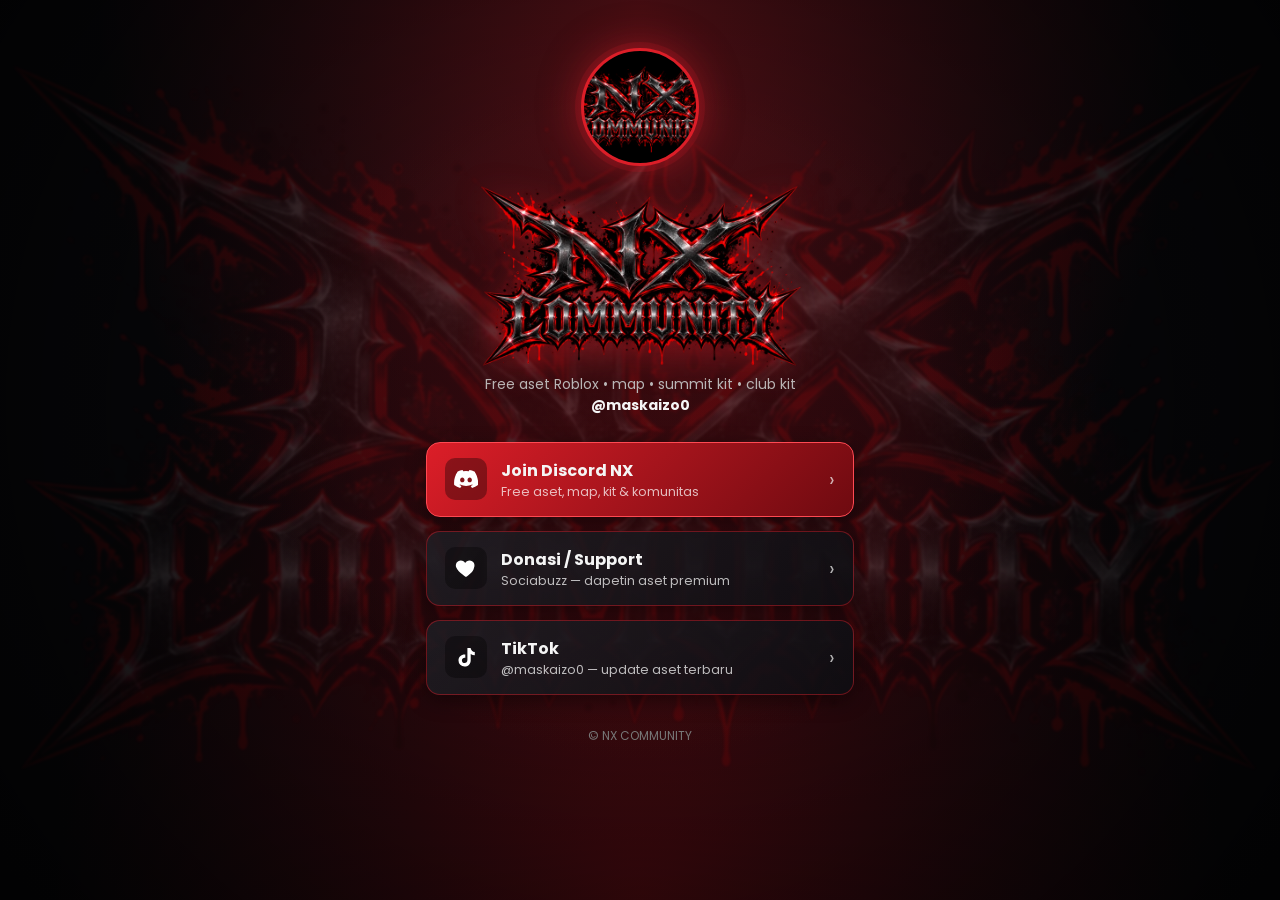
==== index.html @ 5acc1a6e "NX COMMUNITY link bio Co-Authored-By: Claude Opus 5.5 <noreply@anthropic.com>" ====
<!doctype html>
<html lang="id">
<head>
<meta charset="utf-8">
<meta name="viewport" content="width=device-width, initial-scale=1">
<title>NX COMMUNITY</title>
<meta name="description" content="NX COMMUNITY — Discord, donasi, dan free aset Roblox.">
<meta property="og:title" content="NX COMMUNITY">
<meta property="og:description" content="Join Discord NX COMMUNITY — free aset Roblox.">
<meta property="og:image" content="nx_logo.webp">
<link rel="icon" href="nx_logo.webp">
<link rel="preconnect" href="https://fonts.googleapis.com">
<link href="https://fonts.googleapis.com/css2?family=Poppins:wght@500;700;800&display=swap" rel="stylesheet">
<style>
  :root {
    --merah: #dc1e28;
    --merah-gelap: #6e0a10;
    --teks: #f5f5f5;
    --redup: #b9b9b9;
  }
  * { box-sizing: border-box; margin: 0; padding: 0; }
  html, body { min-height: 100%; }
  body {
    font-family: "Poppins", system-ui, sans-serif;
    color: var(--teks);
    background: #07070a;
    overflow-x: hidden;
  }
  /* background: gradasi merah-hitam + logo NX besar samar + percikan */
  .bg {
    position: fixed; inset: 0; z-index: 0;
    background:
      radial-gradient(ellipse at 50% 0%, rgba(220,30,40,.35), transparent 60%),
      radial-gradient(ellipse at 50% 100%, rgba(110,10,16,.55), transparent 65%),
      #07070a;
  }
  .bg::before {
    content: ""; position: absolute; inset: -10%;
    background: url("nx_logo.webp") center 42% / min(160vw, 1300px) no-repeat;
    opacity: .13; filter: blur(1px) saturate(1.3);
    animation: napas 7s ease-in-out infinite;
  }
  .bg::after {
    content: ""; position: absolute; inset: 0;
    background: radial-gradient(circle at 50% 45%, transparent 35%, rgba(0,0,0,.75));
  }
  @keyframes napas { 50% { transform: scale(1.05); opacity: .18; } }
  .api { position: fixed; inset: 0; z-index: 1; pointer-events: none; overflow: hidden; }
  .api i {
    position: absolute; bottom: -10px; width: 4px; height: 4px; border-radius: 50%;
    background: var(--merah); box-shadow: 0 0 8px var(--merah);
    animation: naik linear infinite; opacity: 0;
  }
  @keyframes naik {
    10% { opacity: .9; }
    100% { transform: translateY(-105vh) translateX(var(--geser)); opacity: 0; }
  }

  main {
    position: relative; z-index: 2;
    width: 100%; max-width: 460px; margin: 0 auto;
    padding: 48px 16px 40px;
    display: flex; flex-direction: column; align-items: center; text-align: center;
  }
  .avatar {
    width: 118px; height: 118px; border-radius: 50%;
    background: #000 url("nx_logo.webp") center / 150% no-repeat;
    border: 3px solid var(--merah);
    box-shadow: 0 0 0 6px rgba(220,30,40,.15), 0 0 40px rgba(220,30,40,.55);
    animation: denyut 3s ease-in-out infinite;
  }
  @keyframes denyut { 50% { box-shadow: 0 0 0 10px rgba(220,30,40,.08), 0 0 60px rgba(220,30,40,.8); } }
  .logo { width: min(330px, 86vw); margin: 18px 0 4px; filter: drop-shadow(0 6px 18px rgba(220,30,40,.45)); }
  .tag { color: var(--redup); font-size: 14px; margin-bottom: 26px; }
  .tag b { color: var(--teks); }

  .tombol {
    position: relative; overflow: hidden;
    display: flex; align-items: center; gap: 14px;
    width: 100%; padding: 15px 18px; margin-bottom: 14px;
    border-radius: 14px; text-decoration: none; color: var(--teks);
    background: linear-gradient(135deg, rgba(30,30,36,.85), rgba(14,14,18,.9));
    border: 1px solid rgba(220,30,40,.45);
    box-shadow: 0 6px 20px rgba(0,0,0,.45);
    transition: transform .15s, border-color .15s, box-shadow .15s;
  }
  .tombol:hover, .tombol:focus-visible {
    transform: translateY(-2px); border-color: var(--merah);
    box-shadow: 0 8px 26px rgba(220,30,40,.35); outline: none;
  }
  .tombol::after {
    content: ""; position: absolute; top: 0; left: -60%; width: 40%; height: 100%;
    background: linear-gradient(90deg, transparent, rgba(255,255,255,.12), transparent);
    transform: skewX(-20deg); animation: kilap 4s ease-in-out infinite;
  }
  @keyframes kilap { 0%, 60% { left: -60%; } 100% { left: 130%; } }
  .tombol.utama {
    background: linear-gradient(135deg, var(--merah), var(--merah-gelap));
    border-color: #ff4a53;
  }
  .ikon {
    flex: 0 0 42px; height: 42px; border-radius: 10px;
    display: grid; place-items: center; background: rgba(0,0,0,.35);
  }
  .ikon svg { width: 24px; height: 24px; fill: #fff; }
  .isi { flex: 1; text-align: left; min-width: 0; }
  .isi strong { display: block; font-size: 16px; font-weight: 700; }
  .isi span { display: block; font-size: 12.5px; color: rgba(255,255,255,.72); }
  .panah { font-size: 20px; opacity: .7; }

  footer { margin-top: 18px; font-size: 12px; color: #777; }
</style>
</head>
<body>
<div class="bg"></div>
<div class="api" id="api"></div>

<main>
  <div class="avatar" role="img" aria-label="Logo NX COMMUNITY"></div>
  <img class="logo" src="nx_logo.webp" alt="NX COMMUNITY">
  <p class="tag">Free aset Roblox • map • summit kit • club kit<br><b>@maskaizo0</b></p>

  <a class="tombol utama" href="https://discord.gg/gks62WBwt" target="_blank" rel="noopener">
    <span class="ikon"><svg viewBox="0 0 24 24"><path d="M20.3 4.4A19.8 19.8 0 0 0 15.4 3l-.6 1.3a18.4 18.4 0 0 0-5.6 0L8.6 3a19.7 19.7 0 0 0-4.9 1.4C.6 9-.3 13.6.2 18.1a19.9 19.9 0 0 0 6 3l1.3-2.1a12.9 12.9 0 0 1-2-1l.5-.4a14.2 14.2 0 0 0 12.2 0l.5.4a12.9 12.9 0 0 1-2 1l1.3 2.1a19.8 19.8 0 0 0 6-3c.5-5.2-.8-9.7-3.5-13.7ZM8.3 15.3c-1.2 0-2.2-1.1-2.2-2.4s1-2.4 2.2-2.4 2.2 1.1 2.2 2.4-1 2.4-2.2 2.4Zm7.4 0c-1.2 0-2.2-1.1-2.2-2.4s1-2.4 2.2-2.4 2.2 1.1 2.2 2.4-1 2.4-2.2 2.4Z"/></svg></span>
    <span class="isi"><strong>Join Discord NX</strong><span>Free aset, map, kit & komunitas</span></span>
    <span class="panah">›</span>
  </a>

  <a class="tombol" href="https://sociabuzz.com/finas245/tribe" target="_blank" rel="noopener">
    <span class="ikon"><svg viewBox="0 0 24 24"><path d="M12 21s-7.5-4.6-9.6-9.2C.8 8.3 3 4.5 6.8 4.5c2.1 0 3.6 1.1 4.4 2.5.8-1.4 2.3-2.5 4.4-2.5 3.8 0 6 3.8 4.4 7.3C19.5 16.4 12 21 12 21Z"/></svg></span>
    <span class="isi"><strong>Donasi / Support</strong><span>Sociabuzz — dapetin aset premium</span></span>
    <span class="panah">›</span>
  </a>

  <a class="tombol" href="https://www.tiktok.com/@maskaizo0" target="_blank" rel="noopener">
    <span class="ikon"><svg viewBox="0 0 24 24"><path d="M16.6 3c.4 2.3 1.9 3.9 4.2 4.1v3.2a7.6 7.6 0 0 1-4.1-1.3v6.4c0 3.7-2.8 6.1-6.1 6.1A6 6 0 0 1 4.5 15.4c0-3.6 3.1-6.3 6.8-5.9v3.3c-1.6-.4-3.4.7-3.4 2.6 0 1.5 1.2 2.7 2.7 2.7 1.6 0 2.8-1.2 2.8-3V3h3.2Z"/></svg></span>
    <span class="isi"><strong>TikTok</strong><span>@maskaizo0 — update aset terbaru</span></span>
    <span class="panah">›</span>
  </a>

  <footer>© NX COMMUNITY</footer>
</main>

<script>
  // percikan api naik di background
  const api = document.getElementById("api");
  for (let n = 0; n < 26; n++) {
    const p = document.createElement("i");
    p.style.left = Math.random() * 100 + "%";
    p.style.animationDuration = 6 + Math.random() * 8 + "s";
    p.style.animationDelay = -Math.random() * 12 + "s";
    p.style.setProperty("--geser", (Math.random() * 80 - 40) + "px");
    const s = 2 + Math.random() * 4;
    p.style.width = p.style.height = s + "px";
    api.appendChild(p);
  }
</script>
</body>
</html>
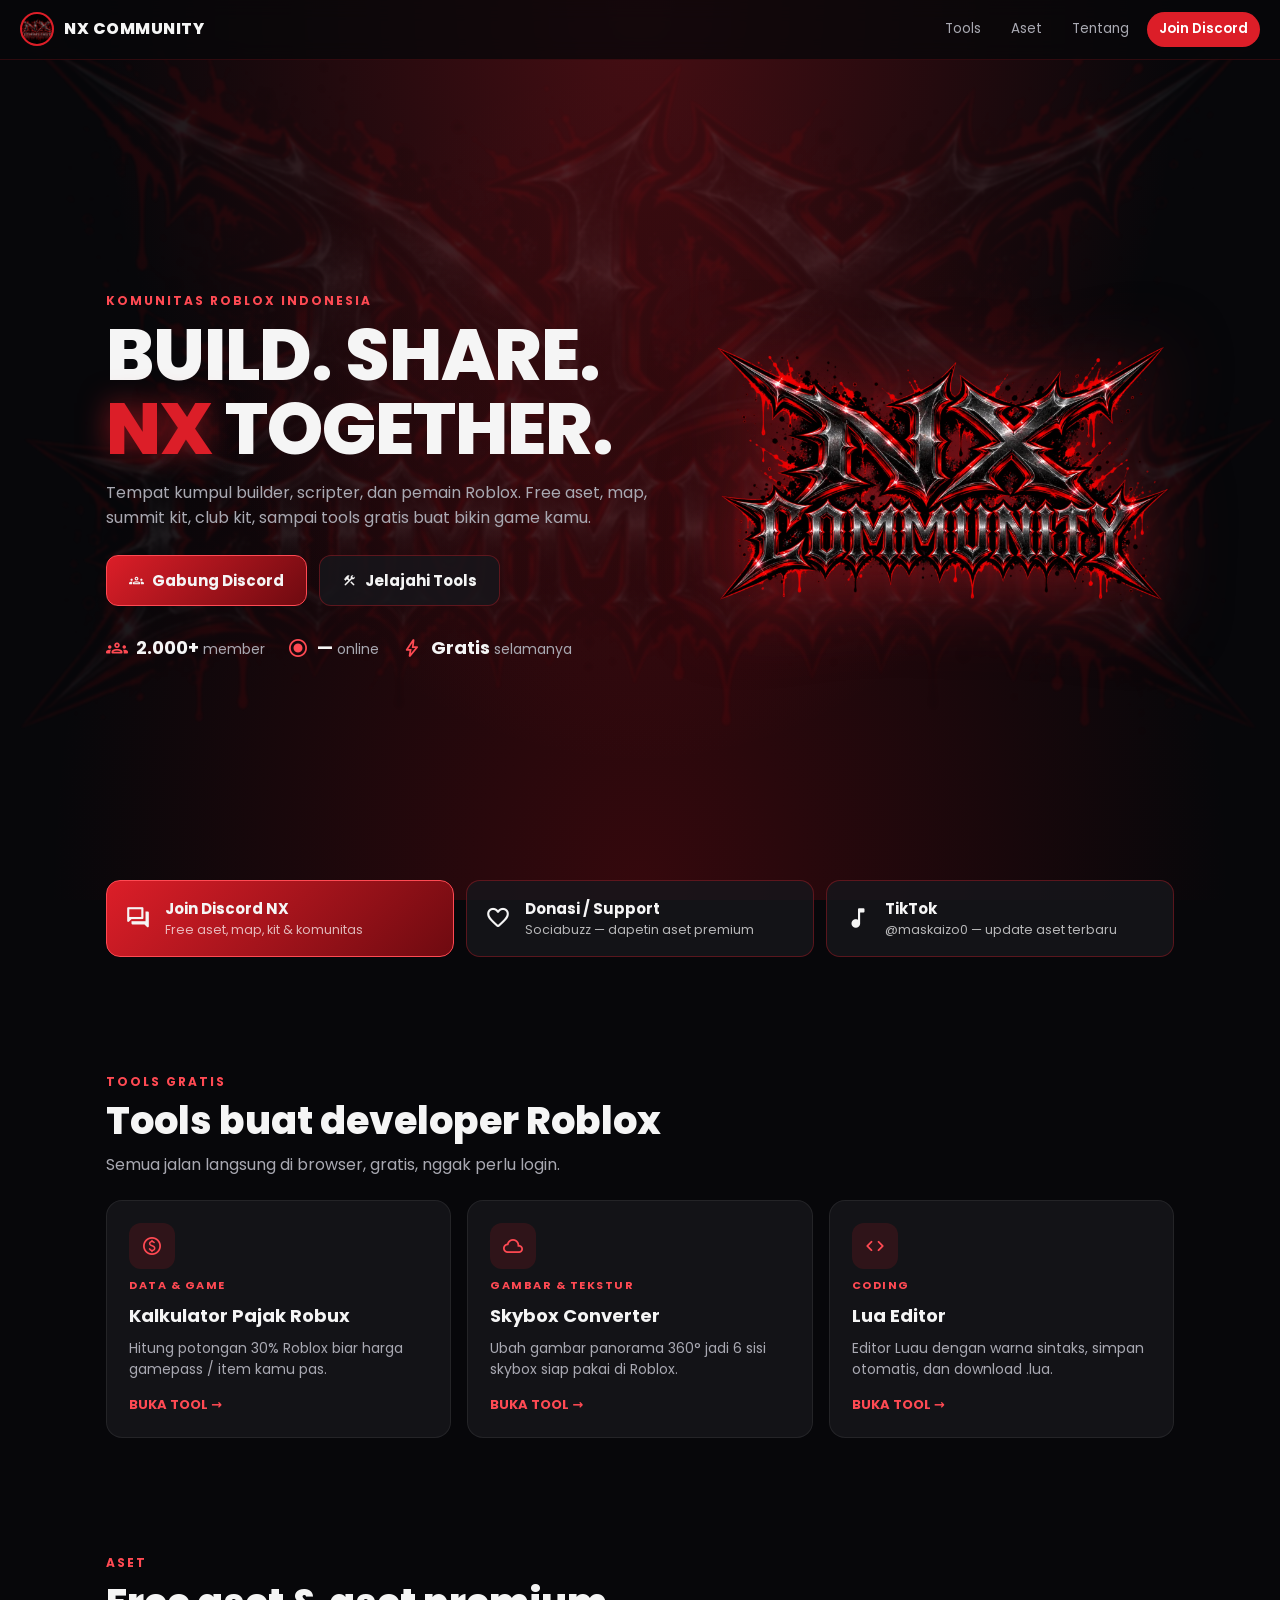
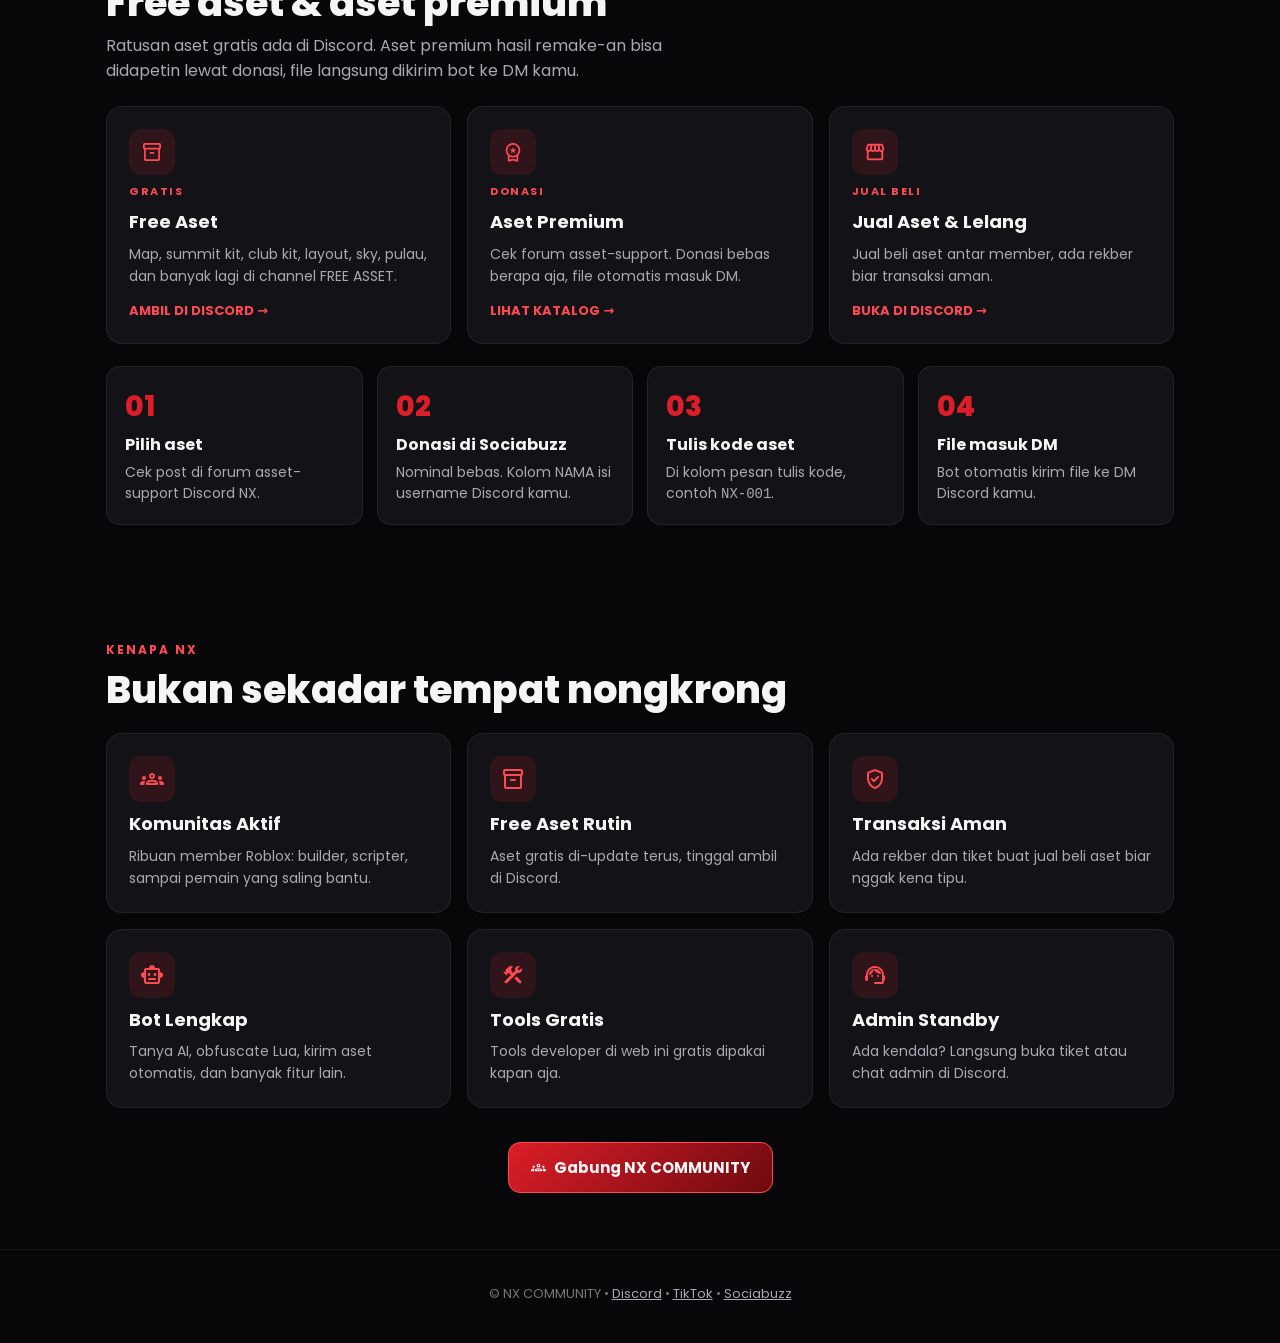
==== commit d5858e11: "Web komunitas NX: beranda + tools (pajak Robux, skybox converter, Lua editor) Co-Authored-By: Claude" ====
--- a/index.html
+++ b/index.html
@@ -4,156 +4,186 @@
 <meta charset="utf-8">
 <meta name="viewport" content="width=device-width, initial-scale=1">
 <title>NX COMMUNITY</title>
-<meta name="description" content="NX COMMUNITY — Discord, donasi, dan free aset Roblox.">
+<meta name="description" content="NX COMMUNITY — komunitas Roblox: free aset, map, summit kit, club kit, dan tools gratis.">
 <meta property="og:title" content="NX COMMUNITY">
-<meta property="og:description" content="Join Discord NX COMMUNITY — free aset Roblox.">
+<meta property="og:description" content="Komunitas Roblox: free aset, map, kit, dan tools gratis. Join Discord NX!">
 <meta property="og:image" content="nx_logo.webp">
 <link rel="icon" href="nx_logo.webp">
 <link rel="preconnect" href="https://fonts.googleapis.com">
-<link href="https://fonts.googleapis.com/css2?family=Poppins:wght@500;700;800&display=swap" rel="stylesheet">
+<link href="https://fonts.googleapis.com/css2?family=Poppins:wght@400;500;600;700;800&display=swap" rel="stylesheet">
+<link href="https://fonts.googleapis.com/css2?family=Material+Symbols+Rounded:opsz,wght,FILL,GRAD@24,500,1,0" rel="stylesheet">
+<link rel="stylesheet" href="style.css">
 <style>
-  :root {
-    --merah: #dc1e28;
-    --merah-gelap: #6e0a10;
-    --teks: #f5f5f5;
-    --redup: #b9b9b9;
-  }
-  * { box-sizing: border-box; margin: 0; padding: 0; }
-  html, body { min-height: 100%; }
-  body {
-    font-family: "Poppins", system-ui, sans-serif;
-    color: var(--teks);
-    background: #07070a;
-    overflow-x: hidden;
-  }
-  /* background: gradasi merah-hitam + logo NX besar samar + percikan */
-  .bg {
-    position: fixed; inset: 0; z-index: 0;
-    background:
-      radial-gradient(ellipse at 50% 0%, rgba(220,30,40,.35), transparent 60%),
-      radial-gradient(ellipse at 50% 100%, rgba(110,10,16,.55), transparent 65%),
-      #07070a;
-  }
-  .bg::before {
-    content: ""; position: absolute; inset: -10%;
-    background: url("nx_logo.webp") center 42% / min(160vw, 1300px) no-repeat;
-    opacity: .13; filter: blur(1px) saturate(1.3);
-    animation: napas 7s ease-in-out infinite;
-  }
-  .bg::after {
-    content: ""; position: absolute; inset: 0;
-    background: radial-gradient(circle at 50% 45%, transparent 35%, rgba(0,0,0,.75));
-  }
-  @keyframes napas { 50% { transform: scale(1.05); opacity: .18; } }
-  .api { position: fixed; inset: 0; z-index: 1; pointer-events: none; overflow: hidden; }
-  .api i {
-    position: absolute; bottom: -10px; width: 4px; height: 4px; border-radius: 50%;
-    background: var(--merah); box-shadow: 0 0 8px var(--merah);
-    animation: naik linear infinite; opacity: 0;
-  }
-  @keyframes naik {
-    10% { opacity: .9; }
-    100% { transform: translateY(-105vh) translateX(var(--geser)); opacity: 0; }
-  }
+  .ms { font-family: "Material Symbols Rounded"; font-weight: normal; font-style: normal; line-height: 1; letter-spacing: normal; text-transform: none; white-space: nowrap; direction: ltr; -webkit-font-smoothing: antialiased; }
+  .hero { min-height: min(calc(100vh - 60px), 820px); display: flex; align-items: center; padding: 40px 0 30px; }
+  .hero .wadah { display: grid; gap: 34px; grid-template-columns: 1.1fr .9fr; align-items: center; }
+  @media (max-width: 860px) { .hero .wadah { grid-template-columns: 1fr; text-align: center; } .hero .tombol-baris, .hero .statistik { justify-content: center; } .hero .logo-besar { order: -1; } }
+  .hero h1 { font-size: clamp(38px, 8vw, 72px); font-weight: 800; line-height: 1.02; letter-spacing: -1px; }
+  .hero h1 em { font-style: normal; color: var(--merah); text-shadow: 0 0 30px rgba(220,30,40,.6); }
+  .hero p.lead { margin: 16px 0 24px; font-size: 16px; }
+  .hero .lead { margin-left: auto; margin-right: auto; }
+  @media (min-width: 861px) { .hero .lead { margin-left: 0; } }
+  .tombol-baris { display: flex; gap: 12px; flex-wrap: wrap; }
+  .statistik { display: flex; gap: 22px; flex-wrap: wrap; margin-top: 28px; }
+  .statistik div { display: flex; align-items: center; gap: 8px; color: var(--redup); font-size: 14px; }
+  .statistik b { color: var(--teks); font-size: 18px; }
+  .statistik .ms { color: var(--merah-terang); font-size: 22px; }
+  .logo-besar img { width: 100%; max-width: 520px; margin: 0 auto; filter: drop-shadow(0 10px 40px rgba(220,30,40,.5)); animation: melayang 5s ease-in-out infinite; }
+  @keyframes melayang { 50% { transform: translateY(-10px); } }
 
-  main {
-    position: relative; z-index: 2;
-    width: 100%; max-width: 460px; margin: 0 auto;
-    padding: 48px 16px 40px;
-    display: flex; flex-direction: column; align-items: center; text-align: center;
-  }
-  .avatar {
-    width: 118px; height: 118px; border-radius: 50%;
-    background: #000 url("nx_logo.webp") center / 150% no-repeat;
-    border: 3px solid var(--merah);
-    box-shadow: 0 0 0 6px rgba(220,30,40,.15), 0 0 40px rgba(220,30,40,.55);
-    animation: denyut 3s ease-in-out infinite;
-  }
-  @keyframes denyut { 50% { box-shadow: 0 0 0 10px rgba(220,30,40,.08), 0 0 60px rgba(220,30,40,.8); } }
-  .logo { width: min(330px, 86vw); margin: 18px 0 4px; filter: drop-shadow(0 6px 18px rgba(220,30,40,.45)); }
-  .tag { color: var(--redup); font-size: 14px; margin-bottom: 26px; }
-  .tag b { color: var(--teks); }
+  .link-cepat { display: grid; gap: 12px; grid-template-columns: repeat(auto-fit, minmax(220px, 1fr)); }
+  .link-cepat a { display: flex; align-items: center; gap: 14px; padding: 16px 18px; border-radius: 14px; text-decoration: none;
+    background: var(--kartu); border: 1px solid var(--garis); transition: transform .15s, border-color .15s; }
+  .link-cepat a:hover { transform: translateY(-2px); border-color: var(--merah); }
+  .link-cepat a.utama { background: linear-gradient(135deg, var(--merah), var(--merah-gelap)); border-color: var(--merah-terang); }
+  .link-cepat .ms { font-size: 26px; }
+  .link-cepat strong { display: block; font-size: 15px; }
+  .link-cepat span.k { display: block; font-size: 12.5px; color: rgba(255,255,255,.7); }
 
-  .tombol {
-    position: relative; overflow: hidden;
-    display: flex; align-items: center; gap: 14px;
-    width: 100%; padding: 15px 18px; margin-bottom: 14px;
-    border-radius: 14px; text-decoration: none; color: var(--teks);
-    background: linear-gradient(135deg, rgba(30,30,36,.85), rgba(14,14,18,.9));
-    border: 1px solid rgba(220,30,40,.45);
-    box-shadow: 0 6px 20px rgba(0,0,0,.45);
-    transition: transform .15s, border-color .15s, box-shadow .15s;
-  }
-  .tombol:hover, .tombol:focus-visible {
-    transform: translateY(-2px); border-color: var(--merah);
-    box-shadow: 0 8px 26px rgba(220,30,40,.35); outline: none;
-  }
-  .tombol::after {
-    content: ""; position: absolute; top: 0; left: -60%; width: 40%; height: 100%;
-    background: linear-gradient(90deg, transparent, rgba(255,255,255,.12), transparent);
-    transform: skewX(-20deg); animation: kilap 4s ease-in-out infinite;
-  }
-  @keyframes kilap { 0%, 60% { left: -60%; } 100% { left: 130%; } }
-  .tombol.utama {
-    background: linear-gradient(135deg, var(--merah), var(--merah-gelap));
-    border-color: #ff4a53;
-  }
-  .ikon {
-    flex: 0 0 42px; height: 42px; border-radius: 10px;
-    display: grid; place-items: center; background: rgba(0,0,0,.35);
-  }
-  .ikon svg { width: 24px; height: 24px; fill: #fff; }
-  .isi { flex: 1; text-align: left; min-width: 0; }
-  .isi strong { display: block; font-size: 16px; font-weight: 700; }
-  .isi span { display: block; font-size: 12.5px; color: rgba(255,255,255,.72); }
-  .panah { font-size: 20px; opacity: .7; }
+  .alur { counter-reset: n; display: grid; gap: 14px; grid-template-columns: repeat(auto-fit, minmax(210px, 1fr)); margin-top: 22px; }
+  .alur div { background: var(--kartu); border: 1px solid rgba(255,255,255,.07); border-radius: 14px; padding: 18px; }
+  .alur div::before { counter-increment: n; content: counter(n, decimal-leading-zero); display: block; font-size: 28px; font-weight: 800; color: var(--merah); }
+  .alur b { display: block; margin: 4px 0; }
+  .alur p { color: var(--redup); font-size: 14px; }
 
-  footer { margin-top: 18px; font-size: 12px; color: #777; }
+  .kenapa .kartu .ms { font-size: 24px; }
 </style>
 </head>
 <body>
-<div class="bg"></div>
-<div class="api" id="api"></div>
 
-<main>
-  <div class="avatar" role="img" aria-label="Logo NX COMMUNITY"></div>
-  <img class="logo" src="nx_logo.webp" alt="NX COMMUNITY">
-  <p class="tag">Free aset Roblox • map • summit kit • club kit<br><b>@maskaizo0</b></p>
+<nav class="nav">
+  <a class="merek" href="#"><span class="bulat"></span>NX COMMUNITY</a>
+  <div class="menu">
+    <a href="#tools">Tools</a>
+    <a href="#aset">Aset</a>
+    <a href="#kenapa">Tentang</a>
+    <a class="join" href="https://discord.gg/Rg8Uk4Msvd" target="_blank" rel="noopener">Join Discord</a>
+  </div>
+</nav>
 
-  <a class="tombol utama" href="https://discord.gg/gks62WBwt" target="_blank" rel="noopener">
-    <span class="ikon"><svg viewBox="0 0 24 24"><path d="M20.3 4.4A19.8 19.8 0 0 0 15.4 3l-.6 1.3a18.4 18.4 0 0 0-5.6 0L8.6 3a19.7 19.7 0 0 0-4.9 1.4C.6 9-.3 13.6.2 18.1a19.9 19.9 0 0 0 6 3l1.3-2.1a12.9 12.9 0 0 1-2-1l.5-.4a14.2 14.2 0 0 0 12.2 0l.5.4a12.9 12.9 0 0 1-2 1l1.3 2.1a19.8 19.8 0 0 0 6-3c.5-5.2-.8-9.7-3.5-13.7ZM8.3 15.3c-1.2 0-2.2-1.1-2.2-2.4s1-2.4 2.2-2.4 2.2 1.1 2.2 2.4-1 2.4-2.2 2.4Zm7.4 0c-1.2 0-2.2-1.1-2.2-2.4s1-2.4 2.2-2.4 2.2 1.1 2.2 2.4-1 2.4-2.2 2.4Z"/></svg></span>
-    <span class="isi"><strong>Join Discord NX</strong><span>Free aset, map, kit & komunitas</span></span>
-    <span class="panah">›</span>
-  </a>
+<header class="hero">
+  <div class="wadah">
+    <div>
+      <span class="label">Komunitas Roblox Indonesia</span>
+      <h1>BUILD. SHARE.<br><em>NX</em> TOGETHER.</h1>
+      <p class="lead">Tempat kumpul builder, scripter, dan pemain Roblox. Free aset, map, summit kit, club kit, sampai tools gratis buat bikin game kamu.</p>
+      <div class="tombol-baris">
+        <a class="btn utama" href="https://discord.gg/Rg8Uk4Msvd" target="_blank" rel="noopener"><span class="ms">groups</span>Gabung Discord</a>
+        <a class="btn" href="#tools"><span class="ms">construction</span>Jelajahi Tools</a>
+      </div>
+      <div class="statistik">
+        <div><span class="ms">groups</span><span><b id="jml-member">2.000+</b> member</span></div>
+        <div><span class="ms">radio_button_checked</span><span><b id="jml-online">—</b> online</span></div>
+        <div><span class="ms">bolt</span><span><b>Gratis</b> selamanya</span></div>
+      </div>
+    </div>
+    <div class="logo-besar"><img src="nx_logo.webp" alt="NX COMMUNITY"></div>
+  </div>
+</header>
 
-  <a class="tombol" href="https://sociabuzz.com/finas245/tribe" target="_blank" rel="noopener">
-    <span class="ikon"><svg viewBox="0 0 24 24"><path d="M12 21s-7.5-4.6-9.6-9.2C.8 8.3 3 4.5 6.8 4.5c2.1 0 3.6 1.1 4.4 2.5.8-1.4 2.3-2.5 4.4-2.5 3.8 0 6 3.8 4.4 7.3C19.5 16.4 12 21 12 21Z"/></svg></span>
-    <span class="isi"><strong>Donasi / Support</strong><span>Sociabuzz — dapetin aset premium</span></span>
-    <span class="panah">›</span>
-  </a>
+<section style="padding-top: 0">
+  <div class="wadah">
+    <div class="link-cepat">
+      <a class="utama" href="https://discord.gg/Rg8Uk4Msvd" target="_blank" rel="noopener">
+        <span class="ms">forum</span><span><strong>Join Discord NX</strong><span class="k">Free aset, map, kit & komunitas</span></span></a>
+      <a href="https://sociabuzz.com/finas245/tribe" target="_blank" rel="noopener">
+        <span class="ms">favorite</span><span><strong>Donasi / Support</strong><span class="k">Sociabuzz — dapetin aset premium</span></span></a>
+      <a href="https://www.tiktok.com/@maskaizo0" target="_blank" rel="noopener">
+        <span class="ms">music_note</span><span><strong>TikTok</strong><span class="k">@maskaizo0 — update aset terbaru</span></span></a>
+    </div>
+  </div>
+</section>
 
-  <a class="tombol" href="https://www.tiktok.com/@maskaizo0" target="_blank" rel="noopener">
-    <span class="ikon"><svg viewBox="0 0 24 24"><path d="M16.6 3c.4 2.3 1.9 3.9 4.2 4.1v3.2a7.6 7.6 0 0 1-4.1-1.3v6.4c0 3.7-2.8 6.1-6.1 6.1A6 6 0 0 1 4.5 15.4c0-3.6 3.1-6.3 6.8-5.9v3.3c-1.6-.4-3.4.7-3.4 2.6 0 1.5 1.2 2.7 2.7 2.7 1.6 0 2.8-1.2 2.8-3V3h3.2Z"/></svg></span>
-    <span class="isi"><strong>TikTok</strong><span>@maskaizo0 — update aset terbaru</span></span>
-    <span class="panah">›</span>
-  </a>
+<section id="tools">
+  <div class="wadah">
+    <span class="label">Tools Gratis</span>
+    <h2 class="judul">Tools buat developer Roblox</h2>
+    <p class="lead">Semua jalan langsung di browser, gratis, nggak perlu login.</p>
+    <div class="grid" style="margin-top: 22px">
+      <a class="kartu" href="tools/robux.html">
+        <span class="ikon ms">paid</span><span class="tag">DATA & GAME</span>
+        <h3>Kalkulator Pajak Robux</h3>
+        <p>Hitung potongan 30% Roblox biar harga gamepass / item kamu pas.</p>
+        <span class="aksi">BUKA TOOL →</span></a>
+      <a class="kartu" href="tools/skybox.html">
+        <span class="ikon ms">cloud</span><span class="tag">GAMBAR & TEKSTUR</span>
+        <h3>Skybox Converter</h3>
+        <p>Ubah gambar panorama 360° jadi 6 sisi skybox siap pakai di Roblox.</p>
+        <span class="aksi">BUKA TOOL →</span></a>
+      <a class="kartu" href="tools/lua.html">
+        <span class="ikon ms">code</span><span class="tag">CODING</span>
+        <h3>Lua Editor</h3>
+        <p>Editor Luau dengan warna sintaks, simpan otomatis, dan download .lua.</p>
+        <span class="aksi">BUKA TOOL →</span></a>
+    </div>
+  </div>
+</section>
 
-  <footer>© NX COMMUNITY</footer>
-</main>
+<section id="aset">
+  <div class="wadah">
+    <span class="label">Aset</span>
+    <h2 class="judul">Free aset & aset premium</h2>
+    <p class="lead">Ratusan aset gratis ada di Discord. Aset premium hasil remake-an bisa didapetin lewat donasi, file langsung dikirim bot ke DM kamu.</p>
+    <div class="grid" style="margin-top: 22px">
+      <a class="kartu" href="https://discord.gg/Rg8Uk4Msvd" target="_blank" rel="noopener">
+        <span class="ikon ms">inventory_2</span><span class="tag">GRATIS</span>
+        <h3>Free Aset</h3>
+        <p>Map, summit kit, club kit, layout, sky, pulau, dan banyak lagi di channel FREE ASSET.</p>
+        <span class="aksi">AMBIL DI DISCORD →</span></a>
+      <a class="kartu" href="https://discord.gg/Rg8Uk4Msvd" target="_blank" rel="noopener">
+        <span class="ikon ms">workspace_premium</span><span class="tag">DONASI</span>
+        <h3>Aset Premium</h3>
+        <p>Cek forum asset-support. Donasi bebas berapa aja, file otomatis masuk DM.</p>
+        <span class="aksi">LIHAT KATALOG →</span></a>
+      <a class="kartu" href="https://discord.gg/Rg8Uk4Msvd" target="_blank" rel="noopener">
+        <span class="ikon ms">storefront</span><span class="tag">JUAL BELI</span>
+        <h3>Jual Aset & Lelang</h3>
+        <p>Jual beli aset antar member, ada rekber biar transaksi aman.</p>
+        <span class="aksi">BUKA DI DISCORD →</span></a>
+    </div>
 
+    <div class="alur">
+      <div><b>Pilih aset</b><p>Cek post di forum asset-support Discord NX.</p></div>
+      <div><b>Donasi di Sociabuzz</b><p>Nominal bebas. Kolom NAMA isi username Discord kamu.</p></div>
+      <div><b>Tulis kode aset</b><p>Di kolom pesan tulis kode, contoh <code>NX-001</code>.</p></div>
+      <div><b>File masuk DM</b><p>Bot otomatis kirim file ke DM Discord kamu.</p></div>
+    </div>
+  </div>
+</section>
+
+<section id="kenapa" class="kenapa">
+  <div class="wadah">
+    <span class="label">Kenapa NX</span>
+    <h2 class="judul">Bukan sekadar tempat nongkrong</h2>
+    <div class="grid" style="margin-top: 22px">
+      <div class="kartu"><span class="ikon ms">groups</span><h3>Komunitas Aktif</h3><p>Ribuan member Roblox: builder, scripter, sampai pemain yang saling bantu.</p></div>
+      <div class="kartu"><span class="ikon ms">inventory_2</span><h3>Free Aset Rutin</h3><p>Aset gratis di-update terus, tinggal ambil di Discord.</p></div>
+      <div class="kartu"><span class="ikon ms">verified_user</span><h3>Transaksi Aman</h3><p>Ada rekber dan tiket buat jual beli aset biar nggak kena tipu.</p></div>
+      <div class="kartu"><span class="ikon ms">smart_toy</span><h3>Bot Lengkap</h3><p>Tanya AI, obfuscate Lua, kirim aset otomatis, dan banyak fitur lain.</p></div>
+      <div class="kartu"><span class="ikon ms">construction</span><h3>Tools Gratis</h3><p>Tools developer di web ini gratis dipakai kapan aja.</p></div>
+      <div class="kartu"><span class="ikon ms">support_agent</span><h3>Admin Standby</h3><p>Ada kendala? Langsung buka tiket atau chat admin di Discord.</p></div>
+    </div>
+    <div style="text-align:center; margin-top: 34px">
+      <a class="btn utama" href="https://discord.gg/Rg8Uk4Msvd" target="_blank" rel="noopener"><span class="ms">groups</span>Gabung NX COMMUNITY</a>
+    </div>
+  </div>
+</section>
+
+<footer class="kaki">
+  <div class="wadah">© NX COMMUNITY • <a href="https://discord.gg/Rg8Uk4Msvd" target="_blank" rel="noopener">Discord</a> • <a href="https://www.tiktok.com/@maskaizo0" target="_blank" rel="noopener">TikTok</a> • <a href="https://sociabuzz.com/finas245/tribe" target="_blank" rel="noopener">Sociabuzz</a></div>
+</footer>
+
+<script src="api.js"></script>
 <script>
-  // percikan api naik di background
-  const api = document.getElementById("api");
-  for (let n = 0; n < 26; n++) {
-    const p = document.createElement("i");
-    p.style.left = Math.random() * 100 + "%";
-    p.style.animationDuration = 6 + Math.random() * 8 + "s";
-    p.style.animationDelay = -Math.random() * 12 + "s";
-    p.style.setProperty("--geser", (Math.random() * 80 - 40) + "px");
-    const s = 2 + Math.random() * 4;
-    p.style.width = p.style.height = s + "px";
-    api.appendChild(p);
-  }
+  // jumlah member & online live dari invite Discord (kalau gagal, tetap tampil angka default)
+  fetch("https://discord.com/api/v10/invites/Rg8Uk4Msvd?with_counts=true")
+    .then(r => r.json())
+    .then(d => {
+      const f = n => n.toLocaleString("id-ID");
+      if (d.approximate_member_count) document.getElementById("jml-member").textContent = f(d.approximate_member_count);
+      if (d.approximate_presence_count) document.getElementById("jml-online").textContent = f(d.approximate_presence_count);
+    })
+    .catch(() => {});
 </script>
 </body>
 </html>
--- a/style.css
+++ b/style.css
@@ -0,0 +1,96 @@
+/* NX COMMUNITY — tema bersama semua halaman */
+:root {
+  --merah: #dc1e28;
+  --merah-terang: #ff4a53;
+  --merah-gelap: #6e0a10;
+  --bg: #07070a;
+  --kartu: rgba(22, 22, 28, .82);
+  --garis: rgba(220, 30, 40, .35);
+  --teks: #f5f5f5;
+  --redup: #a9a9b2;
+  --radius: 16px;
+}
+* { box-sizing: border-box; margin: 0; padding: 0; }
+html { scroll-behavior: smooth; }
+body {
+  font-family: "Poppins", system-ui, sans-serif;
+  color: var(--teks);
+  background: var(--bg);
+  overflow-x: hidden;
+  line-height: 1.55;
+}
+a { color: inherit; }
+img { max-width: 100%; display: block; }
+
+/* background merah-hitam + logo samar + percikan api */
+.bg { position: fixed; inset: 0; z-index: -2;
+  background:
+    radial-gradient(ellipse at 50% 0%, rgba(220,30,40,.30), transparent 60%),
+    radial-gradient(ellipse at 50% 100%, rgba(110,10,16,.45), transparent 65%),
+    var(--bg); }
+.bg::before { content: ""; position: absolute; inset: -10%;
+  background: url("nx_logo.webp") center 30% / min(160vw, 1300px) no-repeat;
+  opacity: .08; filter: blur(1px); animation: napas 8s ease-in-out infinite; }
+@keyframes napas { 50% { transform: scale(1.05); opacity: .13; } }
+.api { position: fixed; inset: 0; z-index: -1; pointer-events: none; overflow: hidden; }
+.api i { position: absolute; bottom: -10px; border-radius: 50%;
+  background: var(--merah); box-shadow: 0 0 8px var(--merah);
+  animation: naik linear infinite; opacity: 0; }
+@keyframes naik { 10% { opacity: .9; } 100% { transform: translateY(-105vh) translateX(var(--geser)); opacity: 0; } }
+
+/* navbar */
+.nav { position: sticky; top: 0; z-index: 50;
+  display: flex; align-items: center; justify-content: space-between; gap: 12px;
+  padding: 12px 20px; background: rgba(7,7,10,.78); backdrop-filter: blur(10px);
+  border-bottom: 1px solid rgba(220,30,40,.18); }
+.nav .merek { display: flex; align-items: center; gap: 10px; text-decoration: none; font-weight: 800; letter-spacing: .5px; }
+.nav .merek span.bulat { width: 34px; height: 34px; border-radius: 50%; border: 2px solid var(--merah);
+  background: #000 url("nx_logo.webp") center / 150% no-repeat; }
+.nav .menu { display: flex; gap: 6px; flex-wrap: wrap; justify-content: flex-end; }
+.nav .menu a { text-decoration: none; font-size: 13.5px; padding: 7px 12px; border-radius: 999px; color: var(--redup); }
+.nav .menu a:hover { color: var(--teks); background: rgba(255,255,255,.06); }
+.nav .menu a.join { color: #fff; background: var(--merah); font-weight: 600; }
+@media (max-width: 640px) { .nav .menu a:not(.join) { display: none; } }
+
+.wadah { width: 100%; max-width: 1100px; margin: 0 auto; padding: 0 16px; }
+section { padding: 56px 0; }
+.label { display: inline-block; font-size: 12px; font-weight: 700; letter-spacing: 2px; color: var(--merah-terang);
+  text-transform: uppercase; margin-bottom: 8px; }
+h2.judul { font-size: clamp(26px, 5vw, 38px); font-weight: 800; line-height: 1.15; margin-bottom: 10px; }
+p.lead { color: var(--redup); max-width: 620px; }
+
+/* tombol */
+.btn { display: inline-flex; align-items: center; justify-content: center; gap: 8px;
+  padding: 13px 22px; border-radius: 12px; font-weight: 700; font-size: 15px; text-decoration: none;
+  border: 1px solid var(--garis); background: var(--kartu); color: var(--teks); cursor: pointer;
+  transition: transform .15s, box-shadow .15s, border-color .15s; font-family: inherit; }
+.btn:hover { transform: translateY(-2px); border-color: var(--merah); box-shadow: 0 8px 24px rgba(220,30,40,.3); }
+.btn.utama { background: linear-gradient(135deg, var(--merah), var(--merah-gelap)); border-color: var(--merah-terang); }
+.btn:disabled { opacity: .5; cursor: not-allowed; transform: none; }
+
+/* kartu */
+.grid { display: grid; gap: 16px; grid-template-columns: repeat(auto-fit, minmax(min(300px, 100%), 1fr)); }
+.kartu { position: relative; background: var(--kartu); border: 1px solid rgba(255,255,255,.07);
+  border-radius: var(--radius); padding: 22px; text-decoration: none; display: flex; flex-direction: column; gap: 8px;
+  transition: transform .15s, border-color .15s, box-shadow .15s; }
+a.kartu:hover { transform: translateY(-3px); border-color: var(--garis); box-shadow: 0 10px 30px rgba(0,0,0,.5); }
+.kartu .ikon { width: 46px; height: 46px; border-radius: 12px; display: grid; place-items: center;
+  background: rgba(220,30,40,.14); color: var(--merah-terang); font-size: 22px; }
+.kartu .tag { font-size: 11px; font-weight: 700; letter-spacing: 1.5px; color: var(--merah-terang); }
+.kartu h3 { font-size: 18px; font-weight: 700; }
+.kartu p { color: var(--redup); font-size: 14px; flex: 1; }
+.kartu .aksi { font-size: 13px; font-weight: 700; color: var(--merah-terang); margin-top: 6px; }
+
+/* panel tool */
+.panel { background: var(--kartu); border: 1px solid rgba(255,255,255,.08); border-radius: var(--radius); padding: 22px; }
+label.f { display: block; font-size: 13px; color: var(--redup); margin: 14px 0 6px; }
+input.f, select.f, textarea.f { width: 100%; padding: 12px 14px; border-radius: 10px; font: inherit; font-size: 15px;
+  color: var(--teks); background: rgba(0,0,0,.45); border: 1px solid rgba(255,255,255,.12); }
+input.f:focus, select.f:focus, textarea.f:focus { outline: none; border-color: var(--merah); }
+
+footer.kaki { padding: 34px 0 40px; text-align: center; color: #777; font-size: 13px; border-top: 1px solid rgba(255,255,255,.06); }
+footer.kaki a { color: var(--redup); }
+
+.kepala-tool { padding: 42px 0 18px; }
+.kepala-tool h1 { font-size: clamp(28px, 6vw, 42px); font-weight: 800; line-height: 1.1; }
+.kepala-tool p { color: var(--redup); margin-top: 8px; max-width: 640px; }
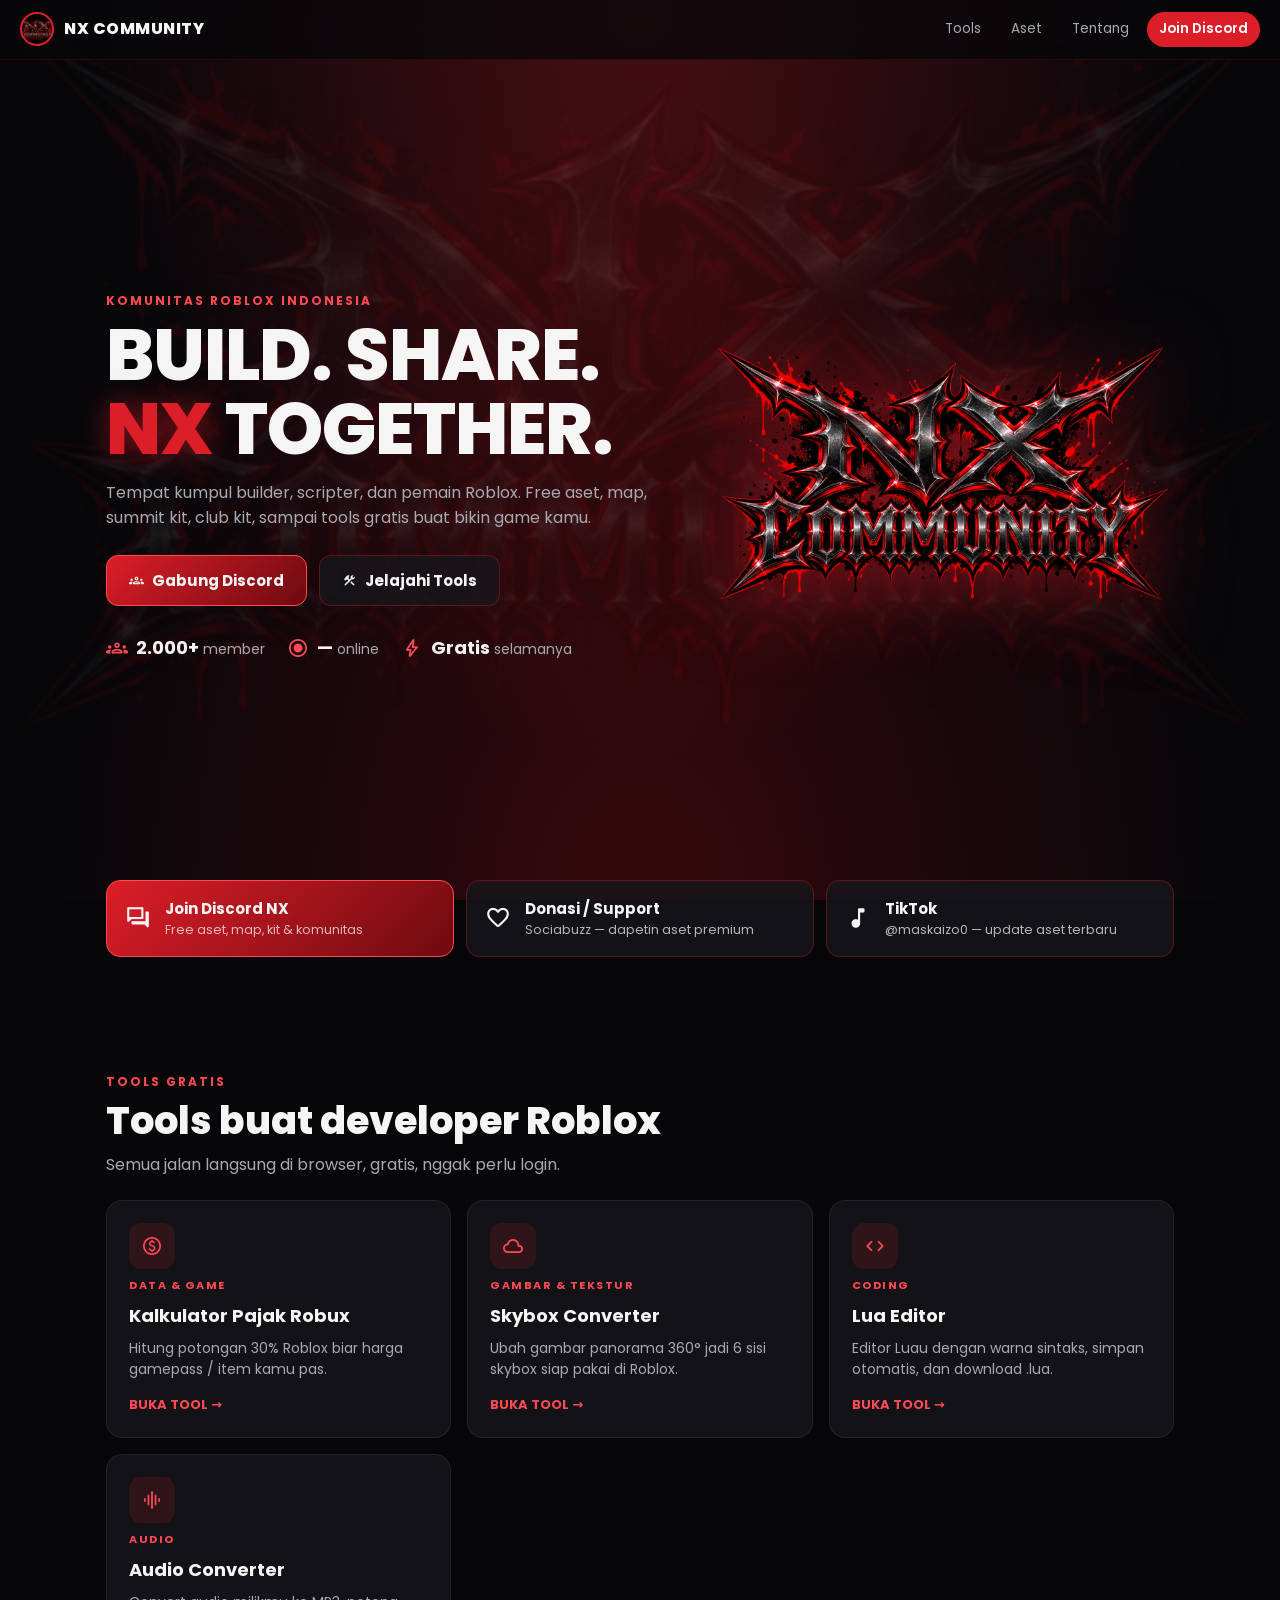
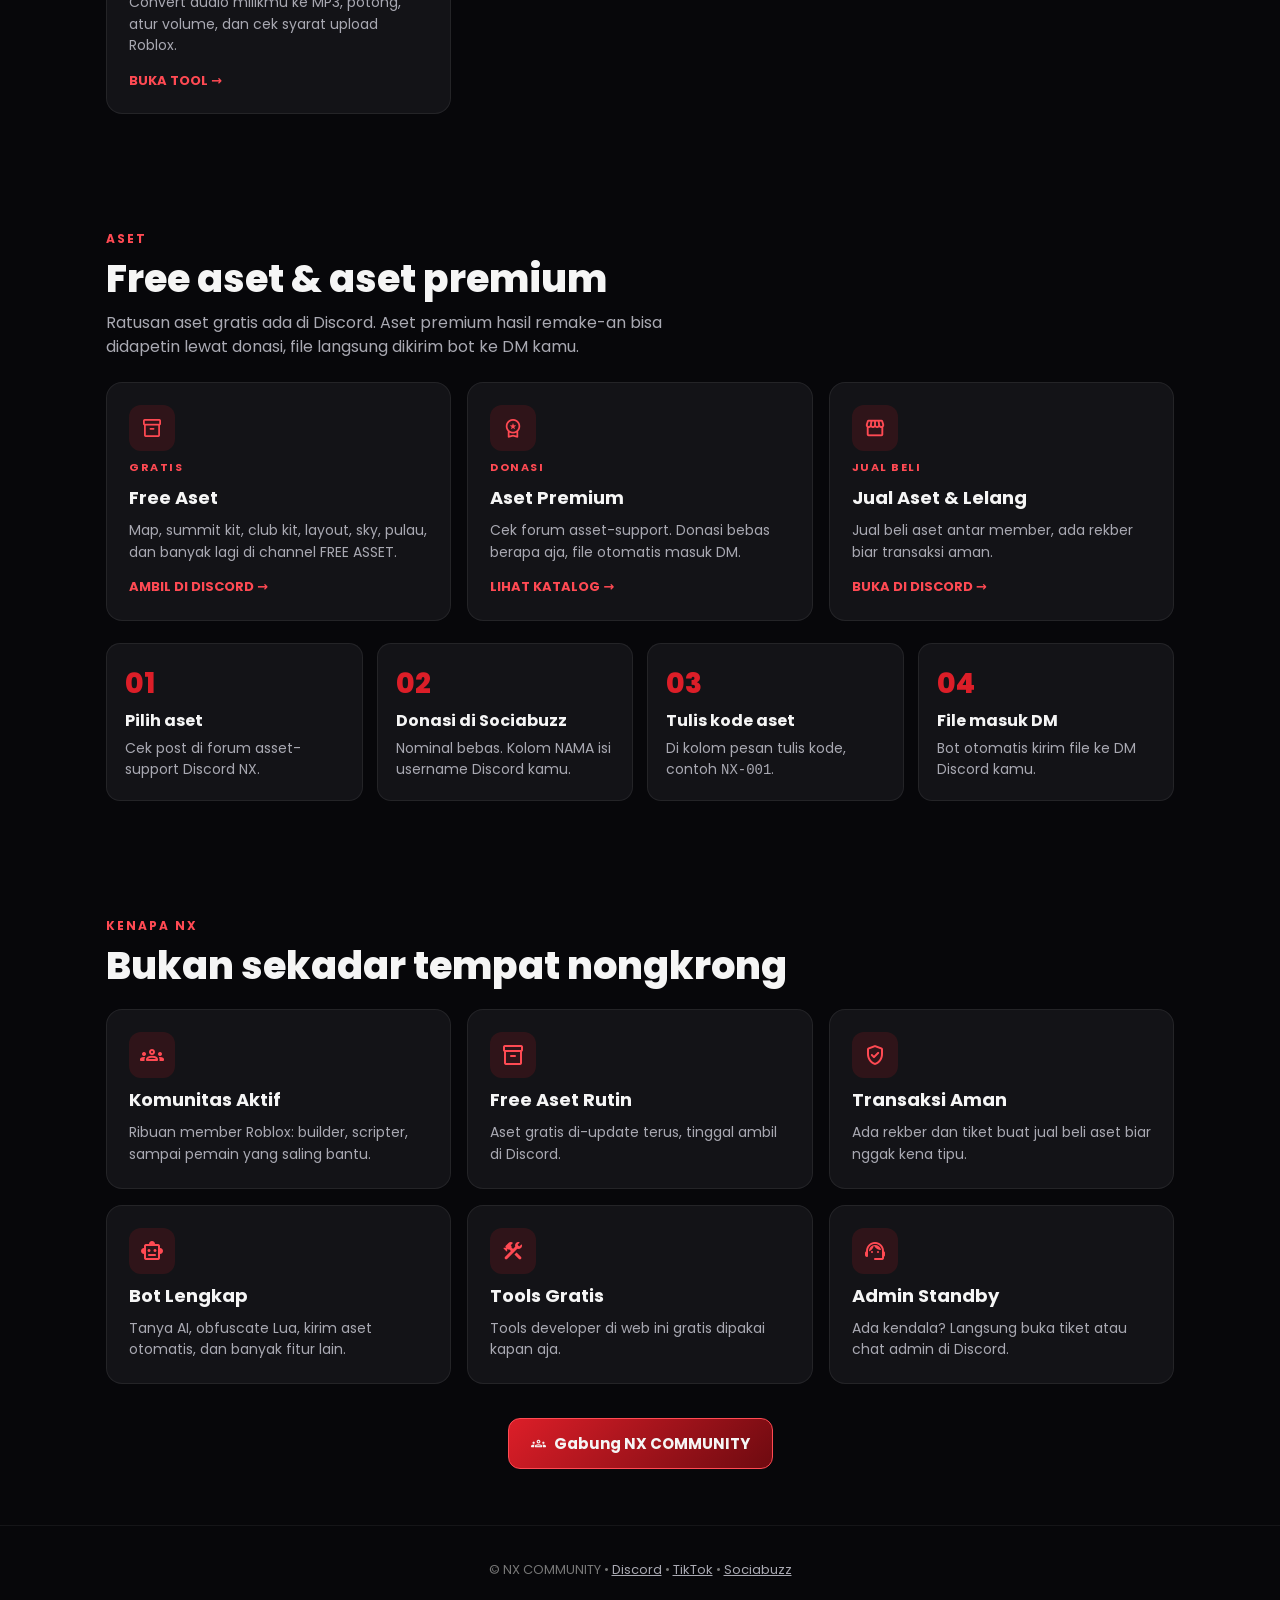
==== commit a7210e49: "Tool baru: Audio Converter (MP3, potong, volume, cek syarat Roblox) Co-Authored-By: Claude Opus 5.5 " ====
--- a/index.html
+++ b/index.html
@@ -115,6 +115,11 @@
         <h3>Lua Editor</h3>
         <p>Editor Luau dengan warna sintaks, simpan otomatis, dan download .lua.</p>
         <span class="aksi">BUKA TOOL →</span></a>
+      <a class="kartu" href="tools/audio.html">
+        <span class="ikon ms">graphic_eq</span><span class="tag">AUDIO</span>
+        <h3>Audio Converter</h3>
+        <p>Convert audio milikmu ke MP3, potong, atur volume, dan cek syarat upload Roblox.</p>
+        <span class="aksi">BUKA TOOL →</span></a>
     </div>
   </div>
 </section>
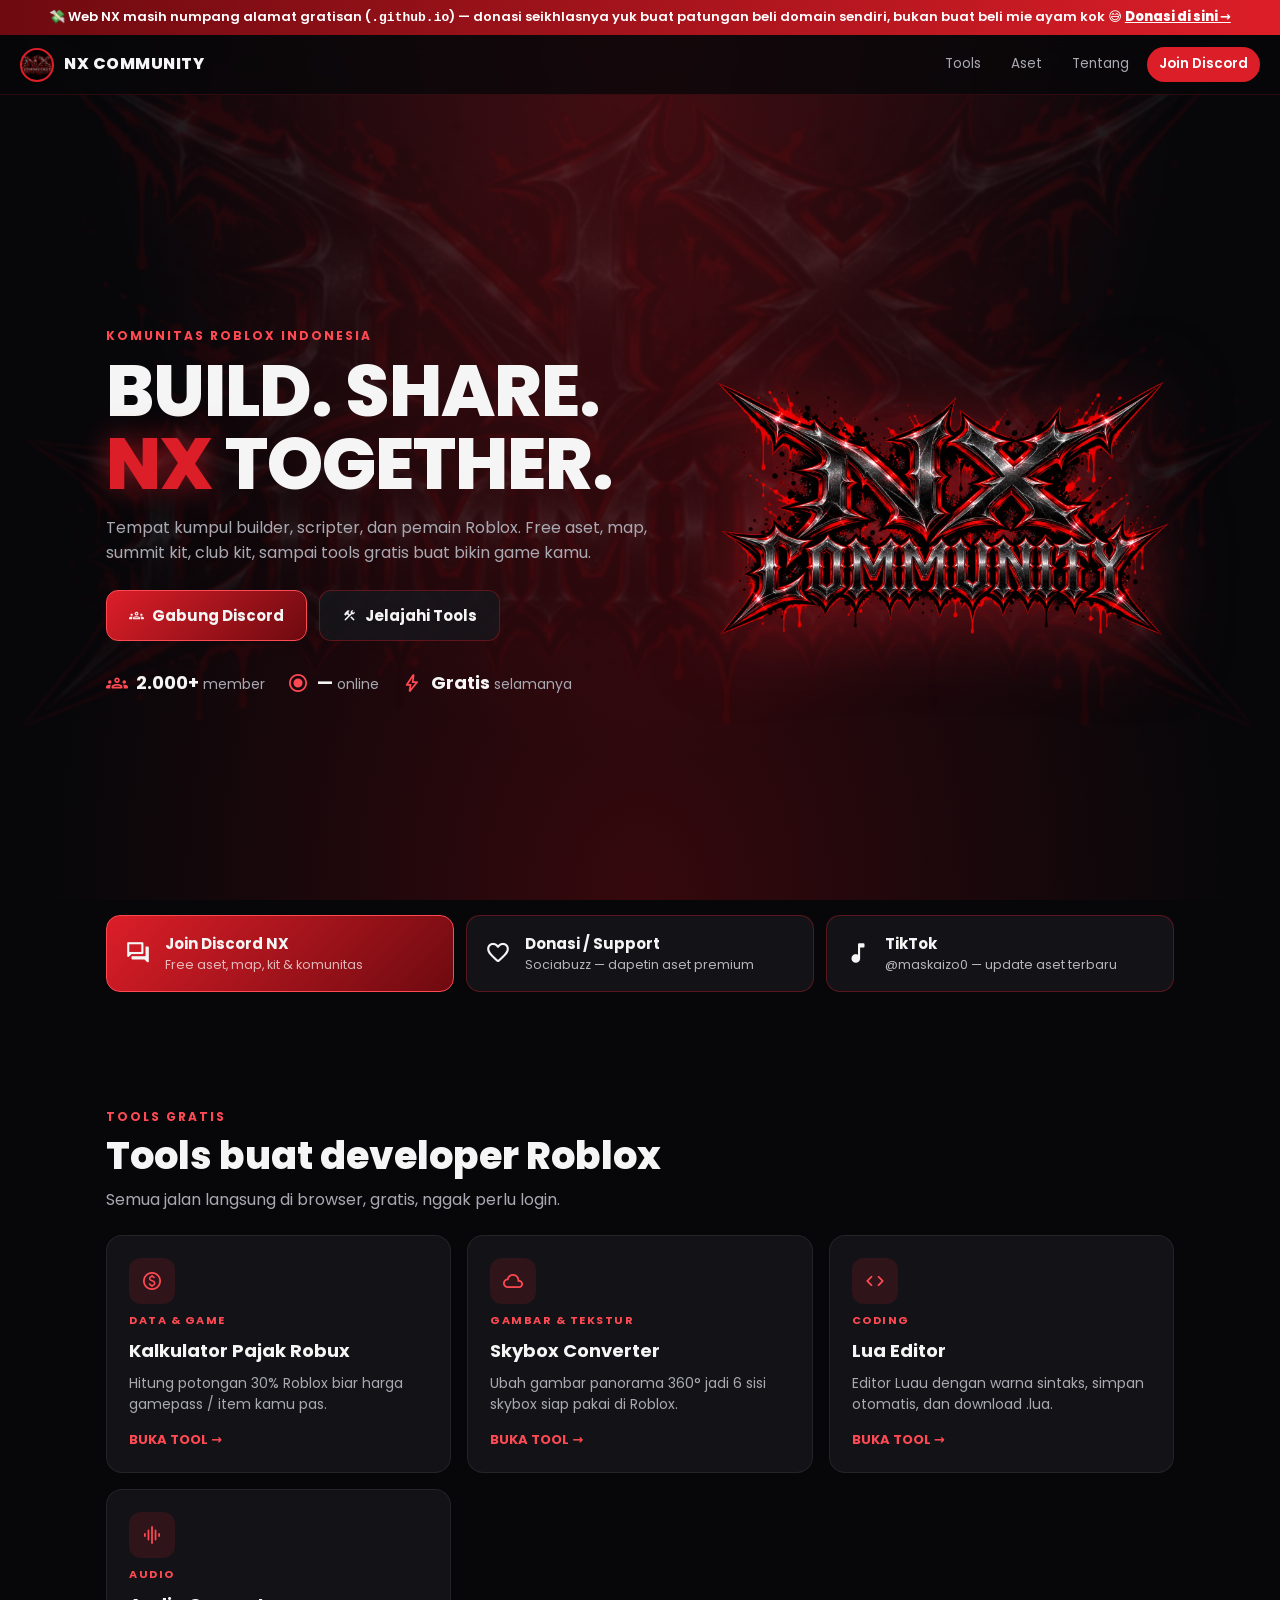
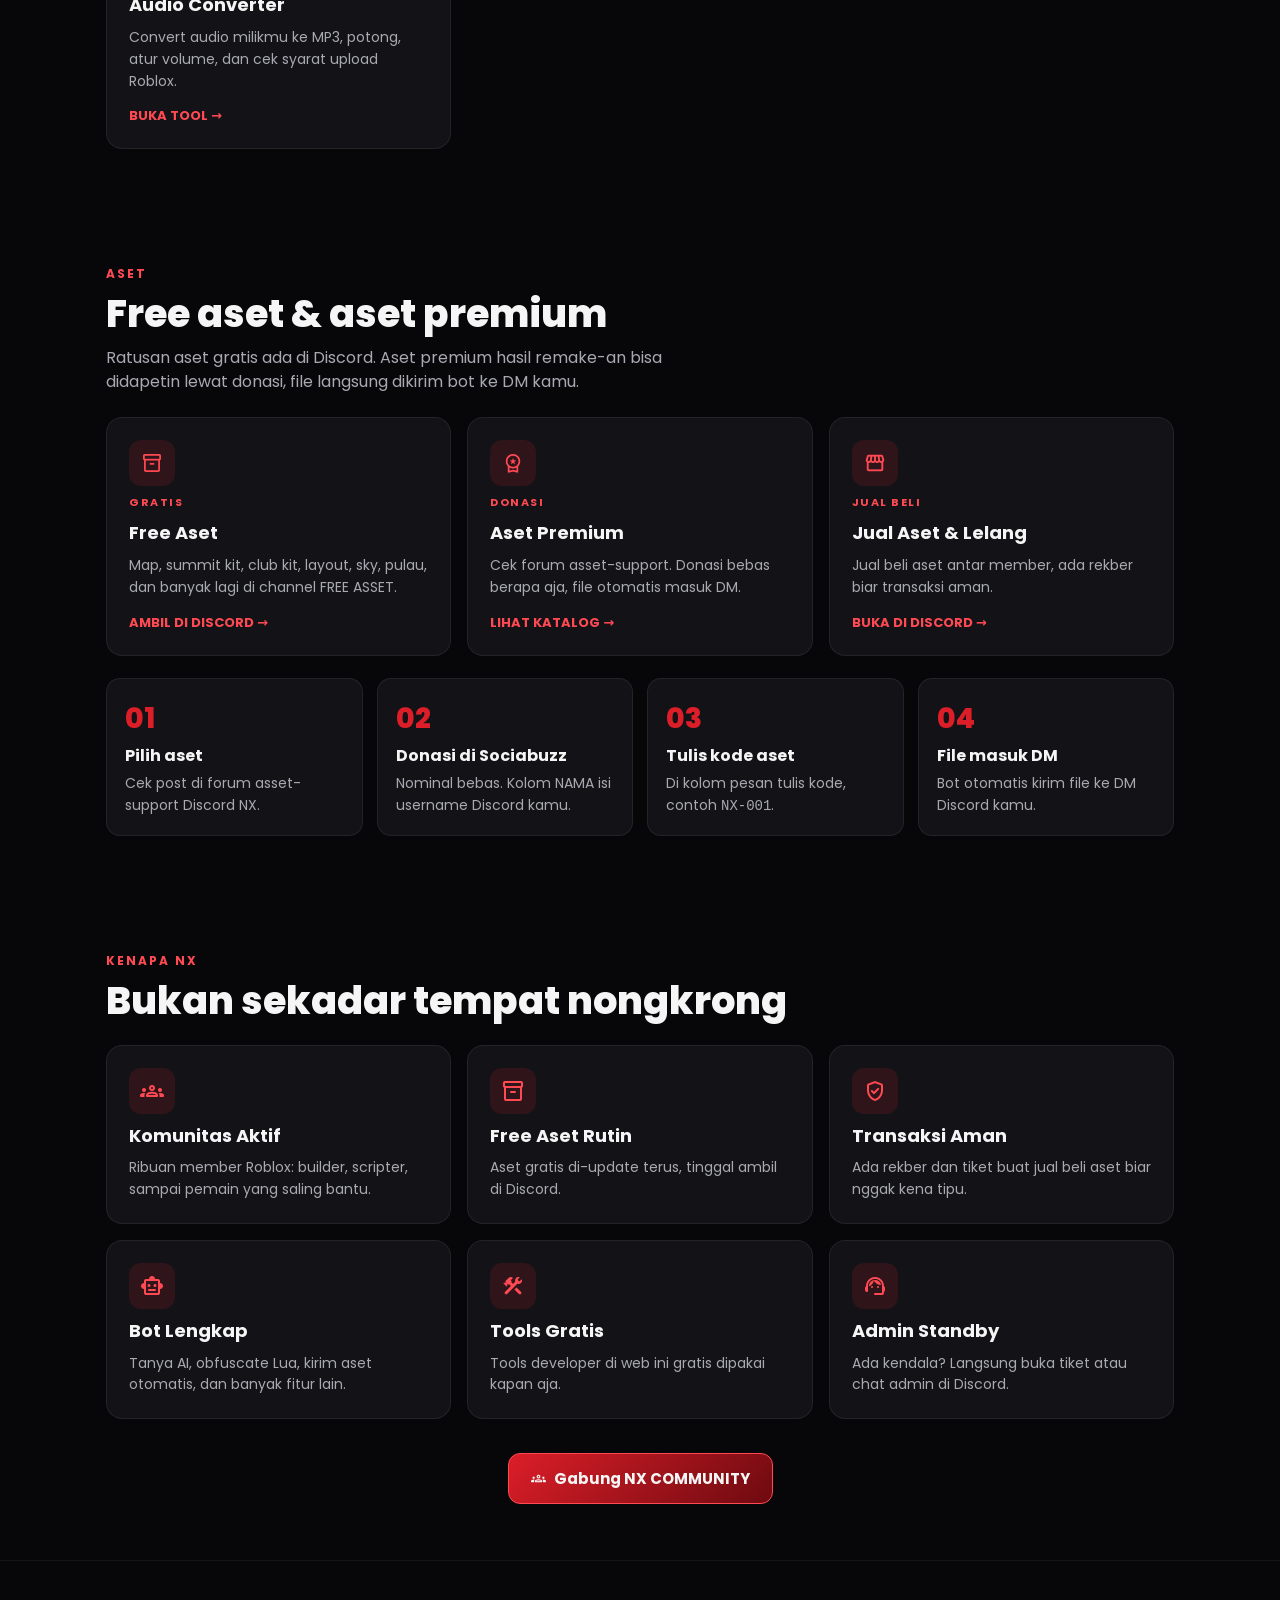
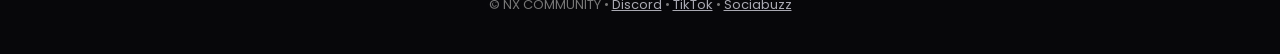
==== commit f800ce33: "fitur: pita donasi Sociabuzz buat patungan domain di semua halaman" ====
--- a/index.html
+++ b/index.html
@@ -50,6 +50,8 @@
 </style>
 </head>
 <body>
+
+<div class="pita-donasi">💸 Web NX masih numpang alamat gratisan (<code>.github.io</code>) — donasi seikhlasnya yuk buat patungan beli domain sendiri, bukan buat beli mie ayam kok 😅 <a href="https://sociabuzz.com/finas245/tribe" target="_blank" rel="noopener">Donasi di sini →</a></div>
 
 <nav class="nav">
   <a class="merek" href="#"><span class="bulat"></span>NX COMMUNITY</a>
--- a/style.css
+++ b/style.css
@@ -37,6 +37,13 @@
   background: var(--merah); box-shadow: 0 0 8px var(--merah);
   animation: naik linear infinite; opacity: 0; }
 @keyframes naik { 10% { opacity: .9; } 100% { transform: translateY(-105vh) translateX(var(--geser)); opacity: 0; } }
+
+/* pita donasi (di atas navbar) */
+.pita-donasi { text-align: center; padding: 8px 16px;
+  font-size: 13px; font-weight: 600; color: #fff; line-height: 1.4;
+  background: linear-gradient(90deg, var(--merah-gelap), var(--merah)); }
+.pita-donasi a { color: #fff; text-decoration: underline; font-weight: 800; }
+.pita-donasi a:hover { text-decoration: none; }
 
 /* navbar */
 .nav { position: sticky; top: 0; z-index: 50;
@@ -83,6 +90,7 @@
 
 /* panel tool */
 .panel { background: var(--kartu); border: 1px solid rgba(255,255,255,.08); border-radius: var(--radius); padding: 22px; }
+label.drop { display: block; width: 100%; }
 label.f { display: block; font-size: 13px; color: var(--redup); margin: 14px 0 6px; }
 input.f, select.f, textarea.f { width: 100%; padding: 12px 14px; border-radius: 10px; font: inherit; font-size: 15px;
   color: var(--teks); background: rgba(0,0,0,.45); border: 1px solid rgba(255,255,255,.12); }
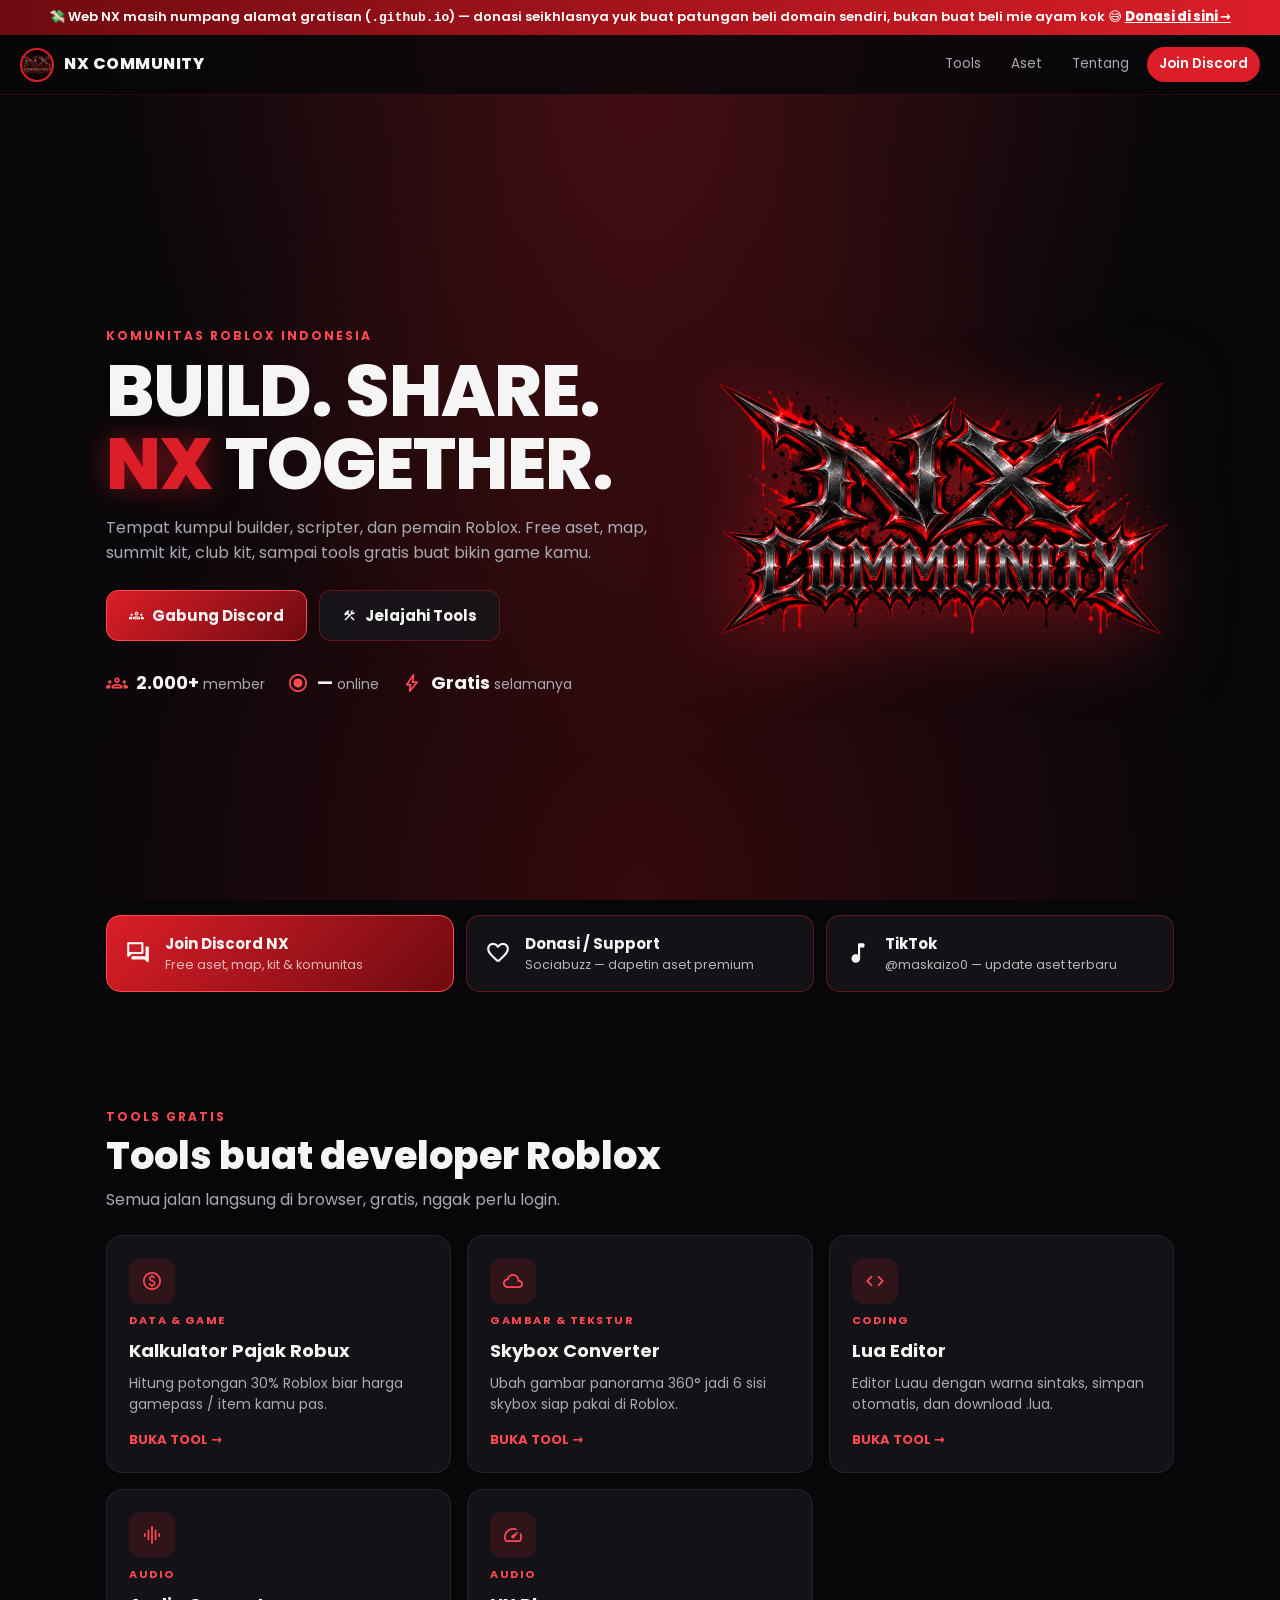
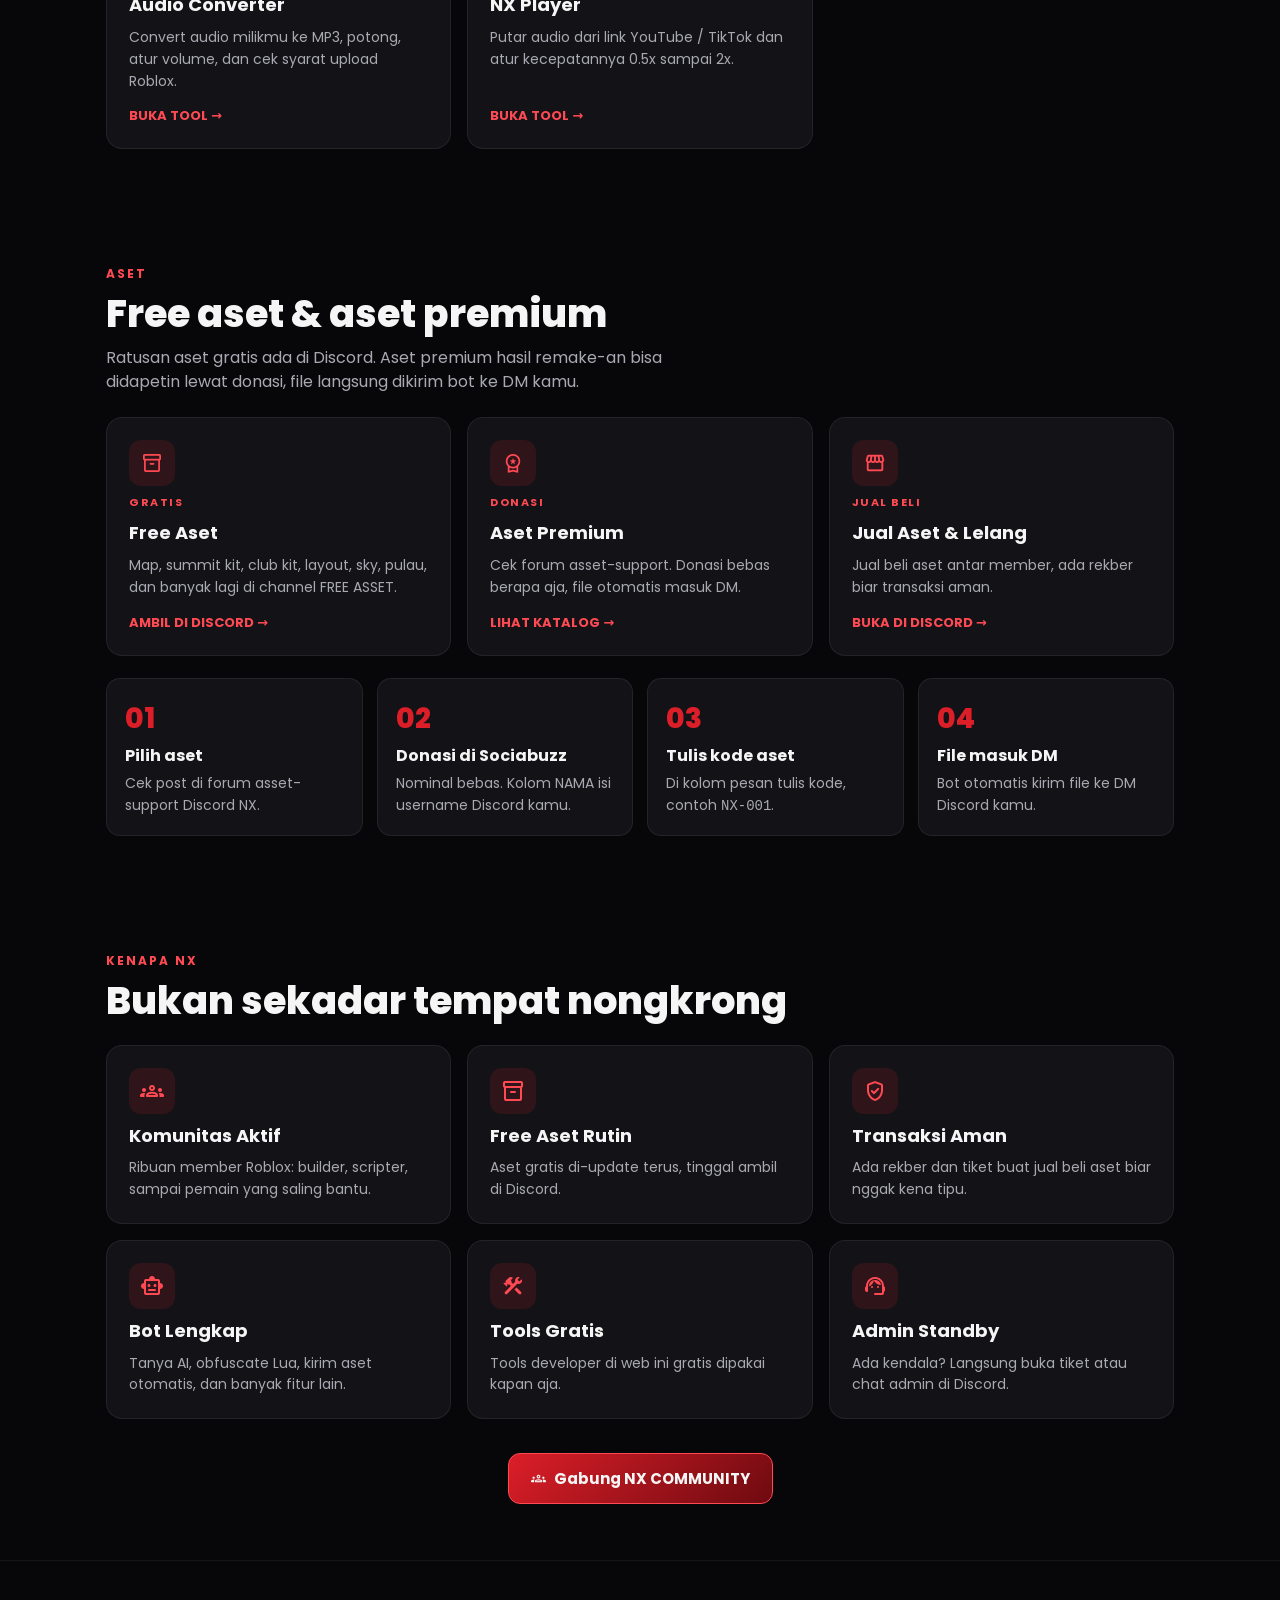
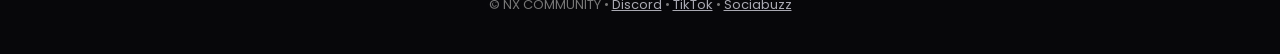
==== commit 9d852fde: "Tambah NX Player: putar audio YouTube/TikTok + atur kecepatan 0.5x-2x Co-Authored-By: Claude Opus 5." ====
--- a/index.html
+++ b/index.html
@@ -122,6 +122,11 @@
         <h3>Audio Converter</h3>
         <p>Convert audio milikmu ke MP3, potong, atur volume, dan cek syarat upload Roblox.</p>
         <span class="aksi">BUKA TOOL →</span></a>
+      <a class="kartu" href="tools/player.html">
+        <span class="ikon ms">speed</span><span class="tag">AUDIO</span>
+        <h3>NX Player</h3>
+        <p>Putar audio dari link YouTube / TikTok dan atur kecepatannya 0.5x sampai 2x.</p>
+        <span class="aksi">BUKA TOOL →</span></a>
     </div>
   </div>
 </section>
--- a/style.css
+++ b/style.css
@@ -29,7 +29,7 @@
     radial-gradient(ellipse at 50% 100%, rgba(110,10,16,.45), transparent 65%),
     var(--bg); }
 .bg::before { content: ""; position: absolute; inset: -10%;
-  background: url("nx_logo.webp") center 30% / min(160vw, 1300px) no-repeat;
+  background: url("nx_bg.webp") center / min(220vw, 1800px) contain no-repeat;
   opacity: .08; filter: blur(1px); animation: napas 8s ease-in-out infinite; }
 @keyframes napas { 50% { transform: scale(1.05); opacity: .13; } }
 .api { position: fixed; inset: 0; z-index: -1; pointer-events: none; overflow: hidden; }
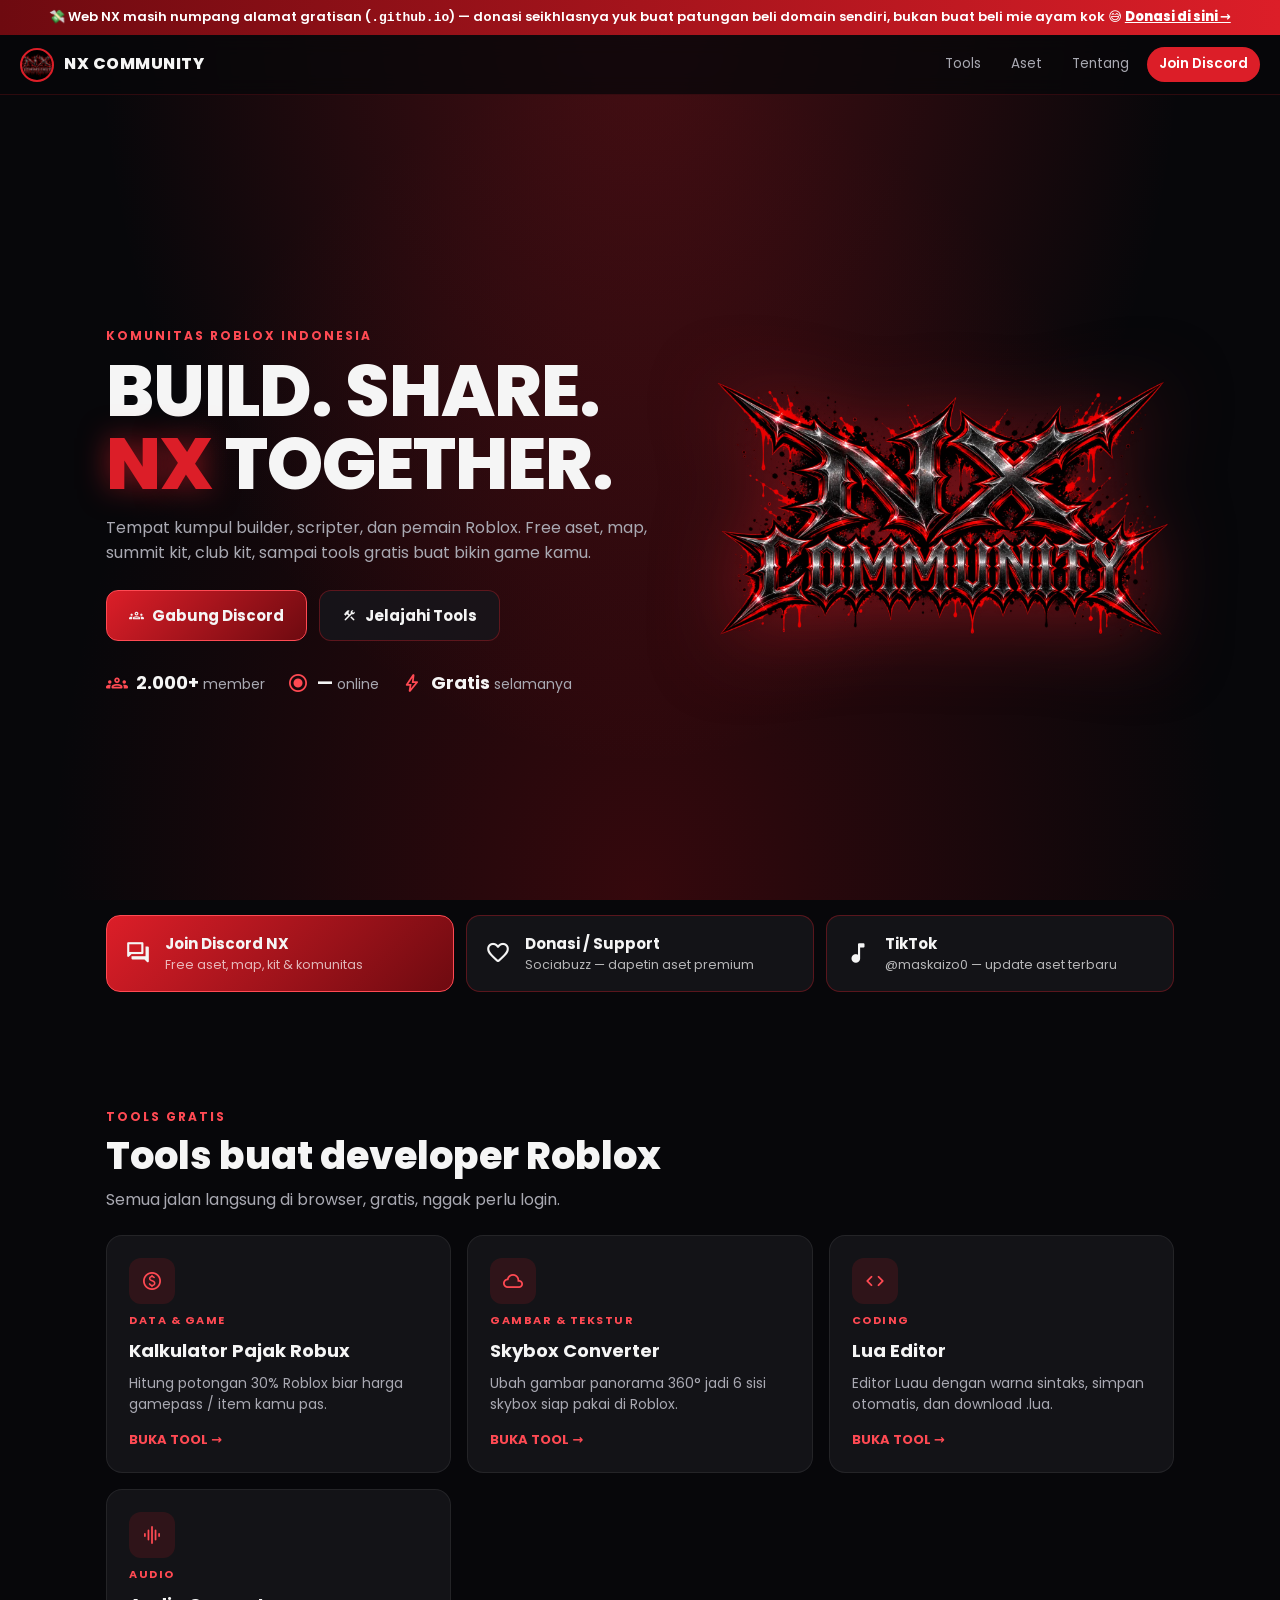
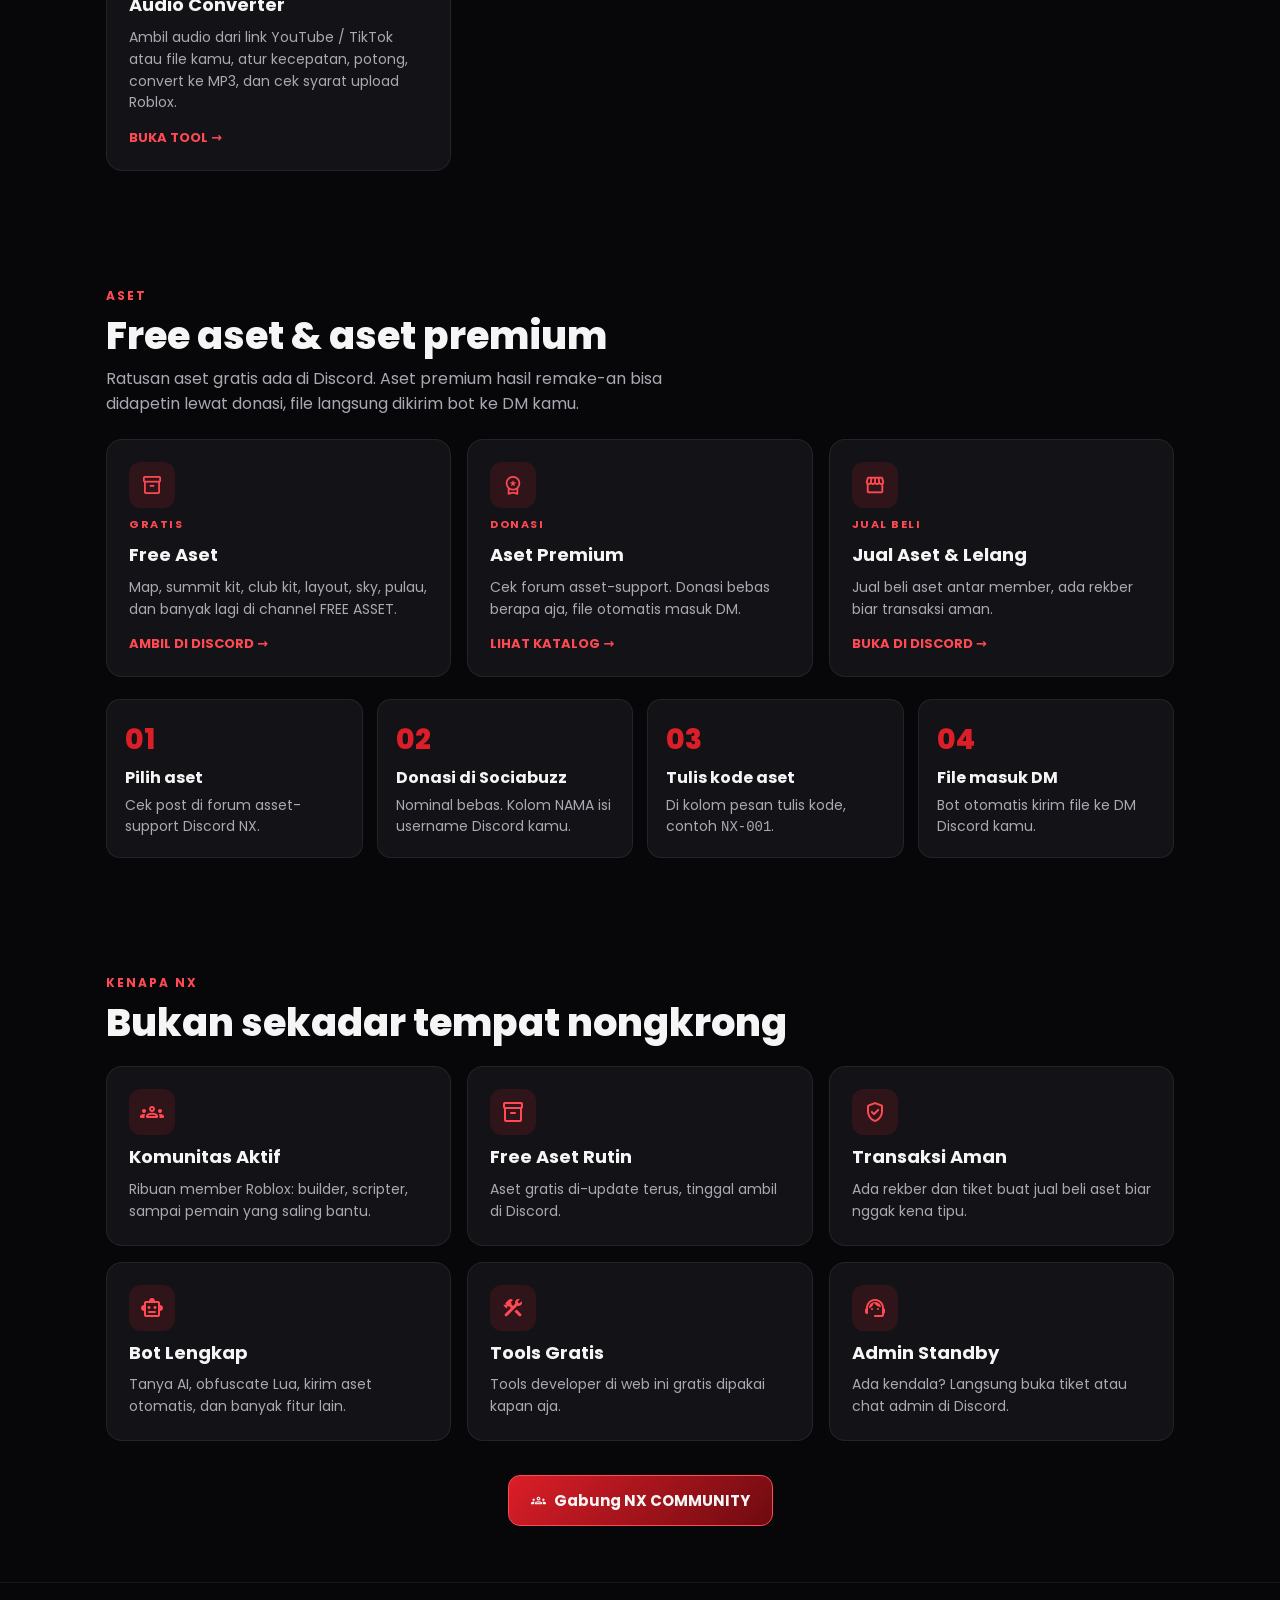
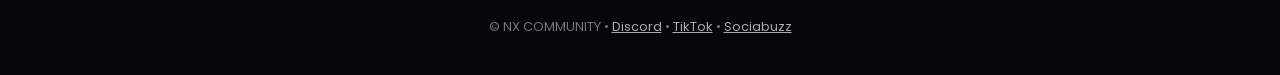
==== commit 3e106b53: "Gabung NX Player ke Audio Converter: ambil audio dari link YouTube/TikTok Kartu NX Player dihapus, p" ====
--- a/index.html
+++ b/index.html
@@ -120,12 +120,7 @@
       <a class="kartu" href="tools/audio.html">
         <span class="ikon ms">graphic_eq</span><span class="tag">AUDIO</span>
         <h3>Audio Converter</h3>
-        <p>Convert audio milikmu ke MP3, potong, atur volume, dan cek syarat upload Roblox.</p>
-        <span class="aksi">BUKA TOOL →</span></a>
-      <a class="kartu" href="tools/player.html">
-        <span class="ikon ms">speed</span><span class="tag">AUDIO</span>
-        <h3>NX Player</h3>
-        <p>Putar audio dari link YouTube / TikTok dan atur kecepatannya 0.5x sampai 2x.</p>
+        <p>Ambil audio dari link YouTube / TikTok atau file kamu, atur kecepatan, potong, convert ke MP3, dan cek syarat upload Roblox.</p>
         <span class="aksi">BUKA TOOL →</span></a>
     </div>
   </div>
